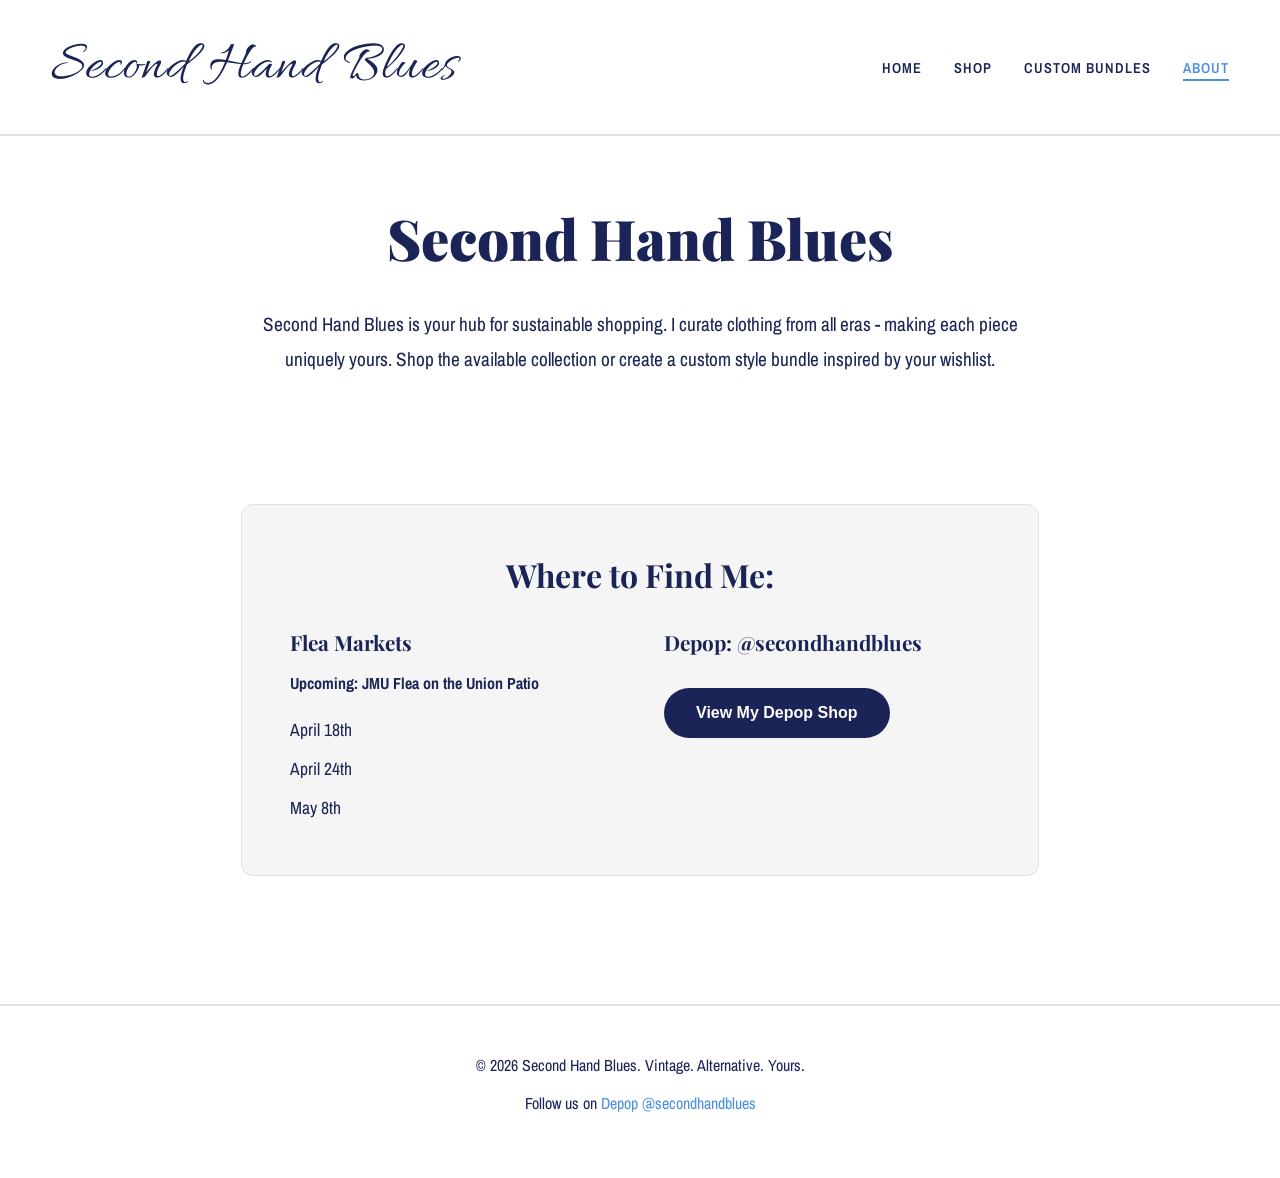
==== about.html @ f8748889 "Add files via upload" ====
<!DOCTYPE html>
<html lang="en">
<head>
    <meta charset="UTF-8">
    <meta name="viewport" content="width=device-width, initial-scale=1.0">
    <title>About - Second Hand Blues</title>
    <link rel="preconnect" href="https://fonts.googleapis.com">
    <link rel="preconnect" href="https://fonts.gstatic.com" crossorigin>
    <link href="https://fonts.googleapis.com/css2?family=Playfair+Display:wght@400;700;900&family=Archivo+Narrow:wght@400;500;600&family=Allura&display=swap" rel="stylesheet">
    
    <style>
        :root {
            --midnight: #0a0e27;
            --deep-blue: #1a2456;
            --electric-blue: #4a90e2;
            --rust: #d4634a;
            --cream: #f5f1e8;
            --silver: #c5c7d0;
            --shadow: rgba(10, 14, 39, 0.4);
        }

        * {
            margin: 0;
            padding: 0;
            box-sizing: border-box;
        }

        body {
            font-family: 'Archivo Narrow', sans-serif;
            background: white;
            color: var(--deep-blue);
            overflow-x: hidden;
        }

        /* Header */
        header {
            position: relative;
            padding: 2rem 4%;
            border-bottom: 2px solid #e0e0e0;
            background: rgba(255, 255, 255, 0.95);
            backdrop-filter: blur(15px);
            position: sticky;
            top: 0;
            z-index: 1000;
        }

        .header-content {
            max-width: 1400px;
            margin: 0 auto;
            display: flex;
            justify-content: space-between;
            align-items: center;
            gap: 1rem;
        }

        h1 {
            font-family: 'Allura', cursive;
            font-size: 3.5rem;
            font-weight: 400;
            letter-spacing: 1px;
            color: var(--deep-blue);
            animation: fadeInDown 0.8s ease-out;
        }

        h1 a {
            text-decoration: none;
            color: var(--deep-blue);
        }

        @keyframes fadeInDown {
            from {
                opacity: 0;
                transform: translateY(-20px);
            }
            to {
                opacity: 1;
                transform: translateY(0);
            }
        }

        nav {
            display: flex;
            gap: 2rem;
            align-items: center;
        }

        .nav-menu {
            display: flex;
            gap: 2rem;
            list-style: none;
        }

        .nav-menu a {
            color: var(--deep-blue);
            text-decoration: none;
            font-weight: 600;
            text-transform: uppercase;
            letter-spacing: 1px;
            font-size: 0.9rem;
            position: relative;
            transition: color 0.3s ease;
        }

        .nav-menu a::after {
            content: '';
            position: absolute;
            bottom: -4px;
            left: 0;
            width: 0;
            height: 2px;
            background: var(--electric-blue);
            transition: width 0.3s ease;
        }

        .nav-menu a:hover {
            color: var(--electric-blue);
        }

        .nav-menu a:hover::after,
        .nav-menu a.active::after {
            width: 100%;
        }

        .nav-menu a.active {
            color: var(--electric-blue);
        }

        /* Page Header */
        .page-header {
            padding: 4rem 4%;
            text-align: center;
        }

        .page-header h2 {
            font-family: 'Playfair Display', serif;
            font-size: 3.5rem;
            font-weight: 900;
            margin-bottom: 1rem;
            animation: fadeInUp 0.8s ease-out;
            color: var(--deep-blue);
        }

        .page-header p {
            font-size: 1.2rem;
            color: var(--deep-blue);
            animation: fadeInUp 0.8s ease-out 0.2s both;
        }

        .about-description {
            max-width: 800px;
            margin: 2rem auto 0;
            line-height: 1.8;
            font-size: 1.3rem;
        }

        @keyframes fadeInUp {
            from {
                opacity: 0;
                transform: translateY(30px);
            }
            to {
                opacity: 1;
                transform: translateY(0);
            }
        }

        /* About Section */
        .about-section {
            padding: 4rem 4%;
            max-width: 900px;
            margin: 0 auto;
        }

        .find-me-section {
            background: #f5f5f5;
            padding: 3rem;
            border-radius: 12px;
            border: 1px solid #e0e0e0;
        }

        .find-me-section h3 {
            font-family: 'Playfair Display', serif;
            font-size: 2rem;
            color: var(--deep-blue);
            margin-bottom: 2rem;
            text-align: center;
        }

        .find-me-content {
            display: grid;
            grid-template-columns: 1fr 1fr;
            gap: 3rem;
        }

        .flea-markets h4,
        .depop-section h4 {
            font-family: 'Playfair Display', serif;
            font-size: 1.3rem;
            color: var(--deep-blue);
            margin-bottom: 1rem;
        }

        .flea-markets p {
            color: var(--deep-blue);
            margin-bottom: 1rem;
        }

        .flea-markets ul {
            list-style: none;
            padding-left: 0;
        }

        .flea-markets li {
            color: var(--deep-blue);
            padding: 0.5rem 0;
            font-size: 1.1rem;
        }

        .view-depop-btn {
            margin-top: 1rem;
            padding: 1rem 2rem;
            background: var(--deep-blue);
            color: white;
            border: none;
            border-radius: 50px;
            font-weight: 600;
            cursor: pointer;
            transition: all 0.3s ease;
            font-size: 1rem;
        }

        .view-depop-btn:hover {
            background: var(--electric-blue);
            transform: translateY(-2px);
            box-shadow: 0 4px 15px rgba(74, 144, 226, 0.4);
        }

        /* Depop Modal */
        .depop-modal {
            position: fixed;
            top: 50%;
            left: 50%;
            transform: translate(-50%, -50%) scale(0.9);
            width: 90%;
            max-width: 800px;
            height: 80vh;
            background: white;
            border-radius: 12px;
            box-shadow: 0 10px 40px rgba(0, 0, 0, 0.3);
            z-index: 2001;
            opacity: 0;
            pointer-events: none;
            transition: all 0.3s ease;
        }

        .depop-modal.open {
            opacity: 1;
            pointer-events: all;
            transform: translate(-50%, -50%) scale(1);
        }

        .depop-modal-content {
            display: flex;
            flex-direction: column;
            height: 100%;
            padding: 2rem;
            position: relative;
        }

        .depop-modal h3 {
            font-family: 'Playfair Display', serif;
            font-size: 2rem;
            color: var(--deep-blue);
            margin-bottom: 1.5rem;
            text-align: center;
        }

        .depop-modal iframe {
            flex: 1;
            border: none;
            border-radius: 8px;
            margin-bottom: 1rem;
        }

        .close-modal {
            position: absolute;
            top: 1rem;
            right: 1rem;
            background: none;
            border: none;
            font-size: 2rem;
            color: var(--deep-blue);
            cursor: pointer;
            width: 40px;
            height: 40px;
            display: flex;
            align-items: center;
            justify-content: center;
            transition: color 0.3s ease;
        }

        .close-modal:hover {
            color: var(--rust);
        }

        .open-app-btn {
            display: block;
            text-align: center;
            padding: 1rem;
            background: var(--electric-blue);
            color: white;
            text-decoration: none;
            border-radius: 50px;
            font-weight: 600;
            transition: all 0.3s ease;
        }

        .open-app-btn:hover {
            background: var(--rust);
            transform: scale(1.02);
        }

        .modal-overlay {
            position: fixed;
            top: 0;
            left: 0;
            width: 100%;
            height: 100%;
            background: rgba(0, 0, 0, 0.7);
            z-index: 2000;
            opacity: 0;
            pointer-events: none;
            transition: opacity 0.3s ease;
        }

        .modal-overlay.open {
            opacity: 1;
            pointer-events: all;
        }

        .about-content {
            background: #f5f5f5;
            padding: 3rem;
            border-radius: 12px;
            border: 1px solid #e0e0e0;
            margin-bottom: 3rem;
            animation: fadeInUp 0.8s ease-out 0.4s both;
        }

        .about-content h3 {
            font-family: 'Playfair Display', serif;
            font-size: 2rem;
            color: var(--deep-blue);
            margin-bottom: 1.5rem;
        }

        .about-content p {
            font-size: 1.2rem;
            line-height: 1.8;
            color: var(--deep-blue);
            margin-bottom: 1.5rem;
        }

        .about-content p:last-child {
            margin-bottom: 0;
        }

        /* Values Grid */
        .values-grid {
            display: grid;
            grid-template-columns: repeat(auto-fit, minmax(250px, 1fr));
            gap: 2rem;
            margin-bottom: 3rem;
        }

        .value-card {
            background: #f5f5f5;
            padding: 2rem;
            border-radius: 8px;
            border: 1px solid #e0e0e0;
            transition: all 0.3s ease;
            animation: fadeInUp 0.8s ease-out both;
        }

        .value-card:nth-child(1) { animation-delay: 0.6s; }
        .value-card:nth-child(2) { animation-delay: 0.7s; }
        .value-card:nth-child(3) { animation-delay: 0.8s; }

        .value-card:hover {
            transform: translateY(-8px);
            border-color: var(--electric-blue);
            box-shadow: 0 12px 40px rgba(0, 0, 0, 0.1);
        }

        .value-icon {
            font-size: 3rem;
            margin-bottom: 1rem;
        }

        .value-card h4 {
            font-family: 'Playfair Display', serif;
            font-size: 1.5rem;
            color: var(--deep-blue);
            margin-bottom: 1rem;
        }

        .value-card p {
            color: var(--deep-blue);
            line-height: 1.6;
        }

        /* CTA Section */
        .cta-section {
            text-align: center;
            padding: 3rem;
            background: #f5f5f5;
            border-radius: 12px;
            border: 2px solid #e0e0e0;
            animation: fadeInUp 0.8s ease-out 0.9s both;
        }

        .cta-section h3 {
            font-family: 'Playfair Display', serif;
            font-size: 2rem;
            margin-bottom: 1rem;
            color: var(--deep-blue);
        }

        .cta-section p {
            font-size: 1.1rem;
            color: var(--deep-blue);
            margin-bottom: 2rem;
        }

        .cta-buttons {
            display: flex;
            gap: 1rem;
            justify-content: center;
            flex-wrap: wrap;
        }

        .depop-link,
        .shop-link {
            display: inline-block;
            padding: 1rem 2rem;
            border-radius: 4px;
            text-decoration: none;
            font-weight: 600;
            text-transform: uppercase;
            letter-spacing: 1px;
            transition: all 0.3s ease;
            font-size: 0.95rem;
        }

        .depop-link {
            background: var(--electric-blue);
            color: var(--cream);
        }

        .depop-link:hover {
            background: var(--rust);
            transform: translateY(-2px);
            box-shadow: 0 4px 20px rgba(212, 99, 74, 0.4);
        }

        .shop-link {
            background: transparent;
            color: var(--electric-blue);
            border: 2px solid var(--electric-blue);
        }

        .shop-link:hover {
            background: var(--electric-blue);
            color: var(--midnight);
            transform: scale(1.05);
        }

        /* Footer */
        footer {
            padding: 3rem 4%;
            border-top: 2px solid #e0e0e0;
            text-align: center;
            color: var(--deep-blue);
            margin-top: 4rem;
            background: white;
        }

        footer p {
            margin-bottom: 1rem;
        }

        footer a {
            color: var(--electric-blue);
            text-decoration: none;
            transition: color 0.3s ease;
        }

        footer a:hover {
            color: var(--rust);
        }

        /* Responsive */
        @media (max-width: 768px) {
            h1 {
                font-size: 1.8rem;
            }

            .page-header h2 {
                font-size: 2.5rem;
            }

            .header-content {
                flex-wrap: wrap;
            }

            nav {
                gap: 1rem;
                width: 100%;
                justify-content: center;
                margin-top: 1rem;
            }

            .nav-menu {
                gap: 1.5rem;
                font-size: 0.85rem;
            }

            .about-content {
                padding: 2rem;
            }

            .find-me-content {
                grid-template-columns: 1fr;
                gap: 2rem;
            }

            .depop-modal {
                width: 95%;
                height: 90vh;
            }

            .depop-modal-content {
                padding: 1.5rem;
            }

            .about-content p {
                font-size: 1.1rem;
            }

            .values-grid {
                grid-template-columns: 1fr;
            }

            .cta-buttons {
                flex-direction: column;
            }
        }
    </style>
</head>
<body>
    <!-- Header -->
    <header>
        <div class="header-content">
            <h1><a href="index.html">Second Hand Blues</a></h1>
            <nav>
                <ul class="nav-menu">
                    <li><a href="index.html">Home</a></li>
                    <li><a href="shop.html">Shop</a></li>
                    <li><a href="bundles.html">Custom Bundles</a></li>
                    <li><a href="about.html" class="active">About</a></li>
                </ul>
            </nav>
        </div>
    </header>

    <!-- Page Header -->
    <div class="page-header">
        <h2>Second Hand Blues</h2>
        <p class="about-description">Second Hand Blues is your hub for sustainable shopping. I curate clothing from all eras - making each piece uniquely yours. Shop the available collection or create a custom style bundle inspired by your wishlist.</p>
    </div>

    <!-- About Section -->
    <section class="about-section">
        <div class="find-me-section">
            <h3>Where to Find Me:</h3>
            <div class="find-me-content">
                <div class="flea-markets">
                    <h4>Flea Markets</h4>
                    <p><strong>Upcoming: JMU Flea on the Union Patio</strong></p>
                    <ul>
                        <li>April 18th</li>
                        <li>April 24th</li>
                        <li>May 8th</li>
                    </ul>
                </div>
                <div class="depop-section">
                    <h4>Depop: @secondhandblues</h4>
                    <button class="view-depop-btn" id="viewDepopBtn">View My Depop Shop</button>
                </div>
            </div>
        </div>
    </section>

    <!-- Depop Modal -->
    <div class="depop-modal" id="depopModal">
        <div class="depop-modal-content">
            <button class="close-modal" id="closeModal">&times;</button>
            <h3>@secondhandblues on Depop</h3>
            <iframe src="https://www.depop.com/secondhandblues/" title="Second Hand Blues Depop Shop"></iframe>
            <a href="https://www.depop.com/secondhandblues/" target="_blank" class="open-app-btn">Open in Depop App</a>
        </div>
    </div>
    <div class="modal-overlay" id="modalOverlay"></div>

    <!-- Footer -->
    <footer>
        <p>&copy; 2026 Second Hand Blues. Vintage. Alternative. Yours.</p>
        <p>
            Follow us on 
            <a href="https://www.depop.com/secondhandblues/" target="_blank">Depop @secondhandblues</a>
        </p>
    </footer>

    <script>
        // Depop Modal functionality
        const viewDepopBtn = document.getElementById('viewDepopBtn');
        const depopModal = document.getElementById('depopModal');
        const modalOverlay = document.getElementById('modalOverlay');
        const closeModal = document.getElementById('closeModal');

        // Open modal
        viewDepopBtn.addEventListener('click', () => {
            depopModal.classList.add('open');
            modalOverlay.classList.add('open');
        });

        // Close modal
        closeModal.addEventListener('click', () => {
            depopModal.classList.remove('open');
            modalOverlay.classList.remove('open');
        });

        // Close modal when clicking overlay
        modalOverlay.addEventListener('click', () => {
            depopModal.classList.remove('open');
            modalOverlay.classList.remove('open');
        });
    </script>
</body>
</html>
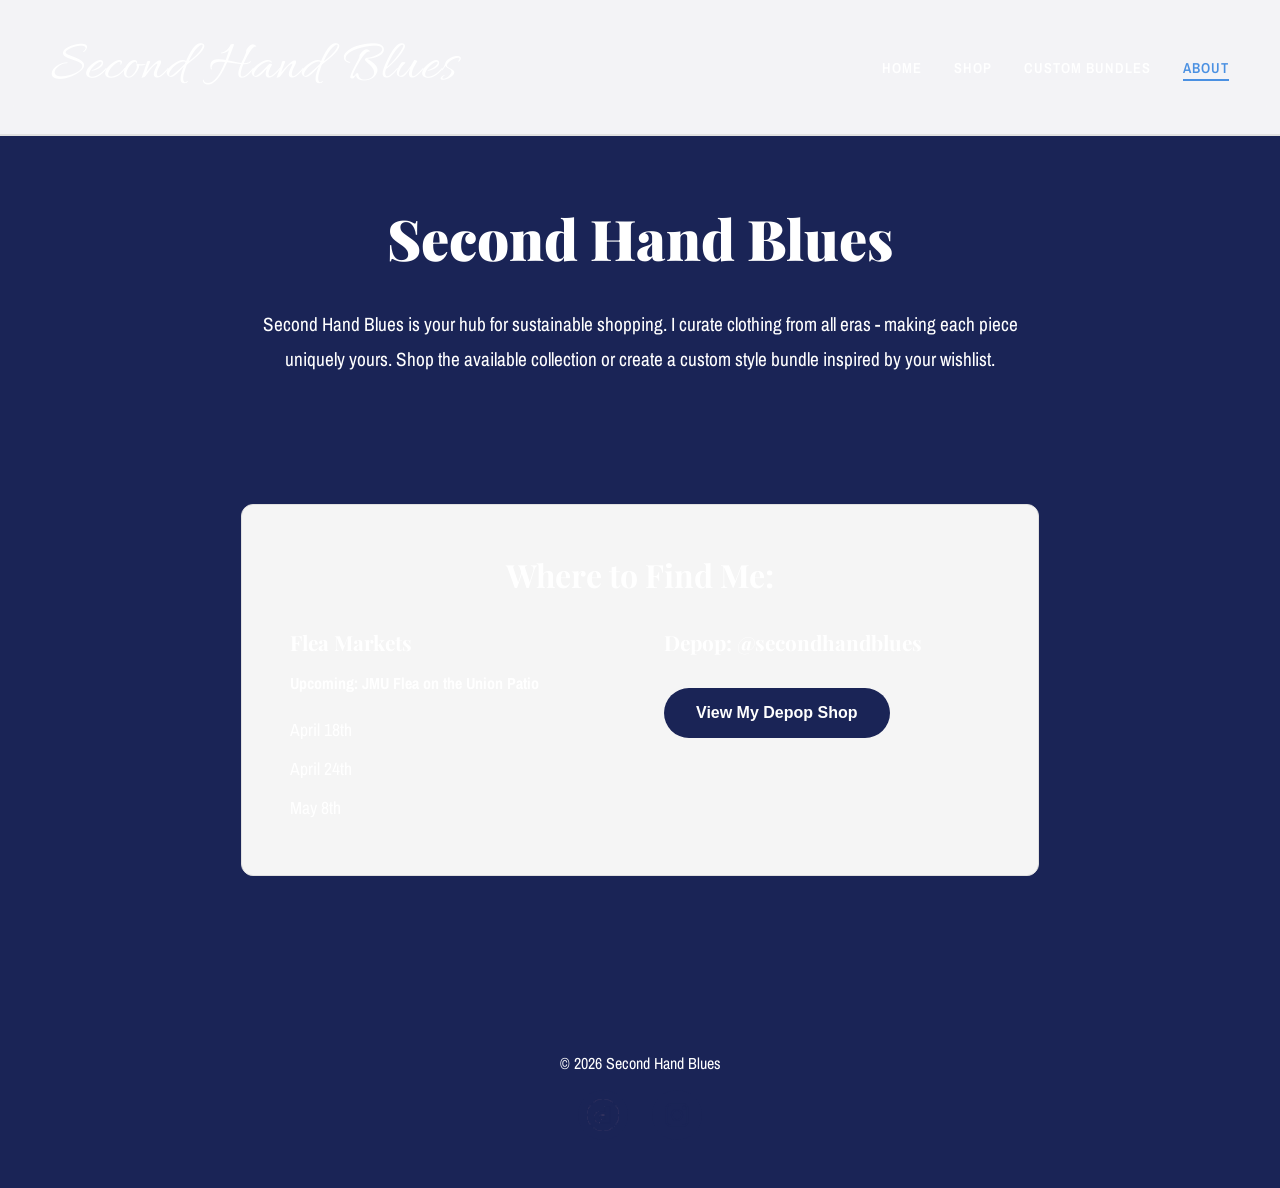
==== commit 133629f1: "Add files via upload" ====
--- a/about.html
+++ b/about.html
@@ -27,8 +27,8 @@
 
         body {
             font-family: 'Archivo Narrow', sans-serif;
-            background: white;
-            color: var(--deep-blue);
+            background: var(--deep-blue);
+            color: white;
             overflow-x: hidden;
         }
 
@@ -58,13 +58,13 @@
             font-size: 3.5rem;
             font-weight: 400;
             letter-spacing: 1px;
-            color: var(--deep-blue);
+            color: white;
             animation: fadeInDown 0.8s ease-out;
         }
 
         h1 a {
             text-decoration: none;
-            color: var(--deep-blue);
+            color: white;
         }
 
         @keyframes fadeInDown {
@@ -91,7 +91,7 @@
         }
 
         .nav-menu a {
-            color: var(--deep-blue);
+            color: white;
             text-decoration: none;
             font-weight: 600;
             text-transform: uppercase;
@@ -137,12 +137,12 @@
             font-weight: 900;
             margin-bottom: 1rem;
             animation: fadeInUp 0.8s ease-out;
-            color: var(--deep-blue);
+            color: white;
         }
 
         .page-header p {
             font-size: 1.2rem;
-            color: var(--deep-blue);
+            color: white;
             animation: fadeInUp 0.8s ease-out 0.2s both;
         }
 
@@ -181,7 +181,7 @@
         .find-me-section h3 {
             font-family: 'Playfair Display', serif;
             font-size: 2rem;
-            color: var(--deep-blue);
+            color: white;
             margin-bottom: 2rem;
             text-align: center;
         }
@@ -196,12 +196,12 @@
         .depop-section h4 {
             font-family: 'Playfair Display', serif;
             font-size: 1.3rem;
-            color: var(--deep-blue);
+            color: white;
             margin-bottom: 1rem;
         }
 
         .flea-markets p {
-            color: var(--deep-blue);
+            color: white;
             margin-bottom: 1rem;
         }
 
@@ -211,7 +211,7 @@
         }
 
         .flea-markets li {
-            color: var(--deep-blue);
+            color: white;
             padding: 0.5rem 0;
             font-size: 1.1rem;
         }
@@ -244,7 +244,7 @@
             width: 90%;
             max-width: 800px;
             height: 80vh;
-            background: white;
+            background: var(--deep-blue);
             border-radius: 12px;
             box-shadow: 0 10px 40px rgba(0, 0, 0, 0.3);
             z-index: 2001;
@@ -270,7 +270,7 @@
         .depop-modal h3 {
             font-family: 'Playfair Display', serif;
             font-size: 2rem;
-            color: var(--deep-blue);
+            color: white;
             margin-bottom: 1.5rem;
             text-align: center;
         }
@@ -289,7 +289,7 @@
             background: none;
             border: none;
             font-size: 2rem;
-            color: var(--deep-blue);
+            color: white;
             cursor: pointer;
             width: 40px;
             height: 40px;
@@ -350,14 +350,14 @@
         .about-content h3 {
             font-family: 'Playfair Display', serif;
             font-size: 2rem;
-            color: var(--deep-blue);
+            color: white;
             margin-bottom: 1.5rem;
         }
 
         .about-content p {
             font-size: 1.2rem;
             line-height: 1.8;
-            color: var(--deep-blue);
+            color: white;
             margin-bottom: 1.5rem;
         }
 
@@ -400,12 +400,12 @@
         .value-card h4 {
             font-family: 'Playfair Display', serif;
             font-size: 1.5rem;
-            color: var(--deep-blue);
+            color: white;
             margin-bottom: 1rem;
         }
 
         .value-card p {
-            color: var(--deep-blue);
+            color: white;
             line-height: 1.6;
         }
 
@@ -423,12 +423,12 @@
             font-family: 'Playfair Display', serif;
             font-size: 2rem;
             margin-bottom: 1rem;
-            color: var(--deep-blue);
+            color: white;
         }
 
         .cta-section p {
             font-size: 1.1rem;
-            color: var(--deep-blue);
+            color: white;
             margin-bottom: 2rem;
         }
 
@@ -478,11 +478,11 @@
         /* Footer */
         footer {
             padding: 3rem 4%;
-            border-top: 2px solid #e0e0e0;
+            border-top: none;
             text-align: center;
-            color: var(--deep-blue);
+            color: white;
             margin-top: 4rem;
-            background: white;
+            background: var(--deep-blue);
         }
 
         footer p {
@@ -497,6 +497,39 @@
 
         footer a:hover {
             color: var(--rust);
+        }
+
+        .social-icons {
+            display: flex;
+            gap: 1.5rem;
+            justify-content: center;
+            align-items: center;
+            margin-top: 1rem;
+        }
+
+        .social-icon {
+            transition: transform 0.3s ease;
+            display: inline-flex;
+        }
+
+        .social-icon:hover {
+            transform: translateY(-3px);
+        }
+
+        .icon-circle {
+            width: 50px;
+            height: 50px;
+            border-radius: 50%;
+            background: var(--deep-blue);
+            display: flex;
+            align-items: center;
+            justify-content: center;
+            transition: background 0.3s ease;
+            border: none;
+        }
+
+        .icon-circle:hover {
+            background: #f5f5f5;
         }
 
         /* Responsive */
@@ -614,11 +647,23 @@
 
     <!-- Footer -->
     <footer>
-        <p>&copy; 2026 Second Hand Blues. Vintage. Alternative. Yours.</p>
-        <p>
-            Follow us on 
-            <a href="https://www.depop.com/secondhandblues/" target="_blank">Depop @secondhandblues</a>
-        </p>
+        <p>&copy; 2026 Second Hand Blues</p>
+        <div class="social-icons">
+            <a href="https://www.depop.com/secondhandblues/" target="_blank" class="social-icon depop-icon" title="Follow us on Depop">
+                <div class="icon-circle">
+                    <img src="depop-logo-navy.png" alt="Depop" style="width: 32px; height: 32px;">
+                </div>
+            </a>
+            <a href="https://www.instagram.com/secondhandblues/" target="_blank" class="social-icon" title="Follow us on Instagram">
+                <div class="icon-circle">
+                    <svg viewBox="0 0 50 50" fill="none" xmlns="http://www.w3.org/2000/svg" style="width: 32px; height: 32px;">
+                        <rect x="8" y="8" width="34" height="34" rx="8" stroke="#1a2456" stroke-width="3" fill="none"/>
+                        <circle cx="25" cy="25" r="8" stroke="#1a2456" stroke-width="3" fill="none"/>
+                        <circle cx="36" cy="14" r="2.5" fill="#1a2456"/>
+                    </svg>
+                </div>
+            </a>
+        </div>
     </footer>
 
     <script>
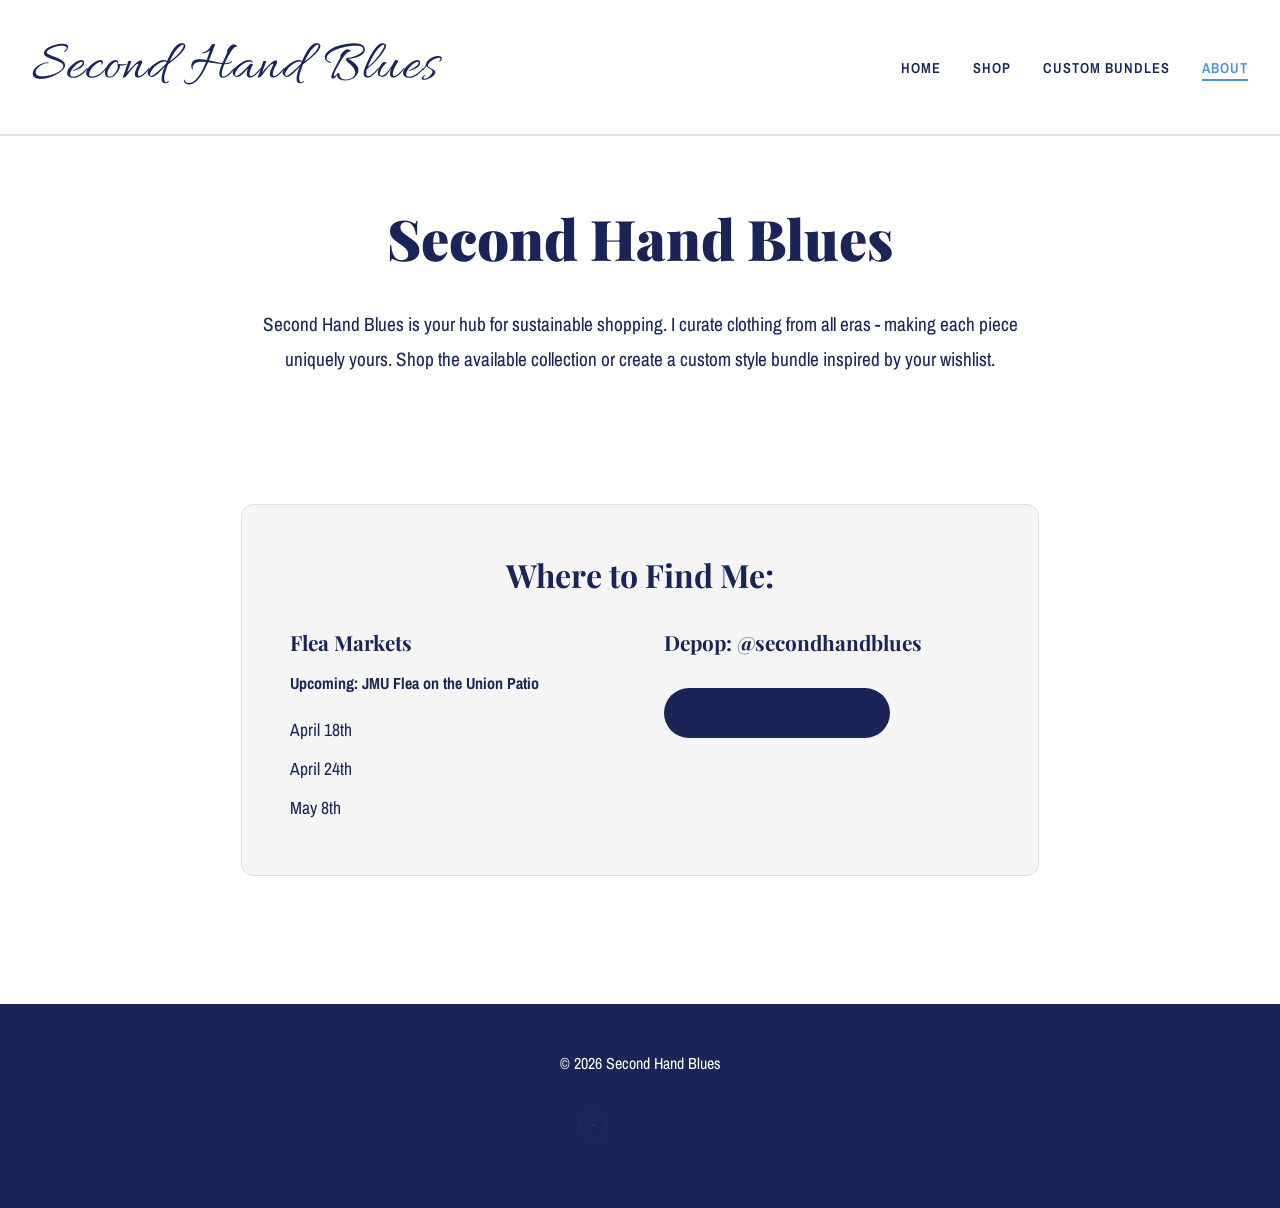
==== commit b86af0fc: "Add files via upload" ====
--- a/about.html
+++ b/about.html
@@ -27,15 +27,15 @@
 
         body {
             font-family: 'Archivo Narrow', sans-serif;
-            background: var(--deep-blue);
-            color: white;
+            background: white;
+            color: var(--deep-blue);
             overflow-x: hidden;
         }
 
         /* Header */
         header {
             position: relative;
-            padding: 2rem 4%;
+            padding: 2rem 2rem;
             border-bottom: 2px solid #e0e0e0;
             background: rgba(255, 255, 255, 0.95);
             backdrop-filter: blur(15px);
@@ -58,13 +58,13 @@
             font-size: 3.5rem;
             font-weight: 400;
             letter-spacing: 1px;
-            color: white;
+            color: var(--deep-blue);
             animation: fadeInDown 0.8s ease-out;
         }
 
         h1 a {
             text-decoration: none;
-            color: white;
+            color: var(--deep-blue);
         }
 
         @keyframes fadeInDown {
@@ -91,7 +91,7 @@
         }
 
         .nav-menu a {
-            color: white;
+            color: var(--deep-blue);
             text-decoration: none;
             font-weight: 600;
             text-transform: uppercase;
@@ -137,12 +137,12 @@
             font-weight: 900;
             margin-bottom: 1rem;
             animation: fadeInUp 0.8s ease-out;
-            color: white;
+            color: var(--deep-blue);
         }
 
         .page-header p {
             font-size: 1.2rem;
-            color: white;
+            color: var(--deep-blue);
             animation: fadeInUp 0.8s ease-out 0.2s both;
         }
 
@@ -181,7 +181,7 @@
         .find-me-section h3 {
             font-family: 'Playfair Display', serif;
             font-size: 2rem;
-            color: white;
+            color: var(--deep-blue);
             margin-bottom: 2rem;
             text-align: center;
         }
@@ -196,12 +196,12 @@
         .depop-section h4 {
             font-family: 'Playfair Display', serif;
             font-size: 1.3rem;
-            color: white;
+            color: var(--deep-blue);
             margin-bottom: 1rem;
         }
 
         .flea-markets p {
-            color: white;
+            color: var(--deep-blue);
             margin-bottom: 1rem;
         }
 
@@ -211,7 +211,7 @@
         }
 
         .flea-markets li {
-            color: white;
+            color: var(--deep-blue);
             padding: 0.5rem 0;
             font-size: 1.1rem;
         }
@@ -220,7 +220,7 @@
             margin-top: 1rem;
             padding: 1rem 2rem;
             background: var(--deep-blue);
-            color: white;
+            color: var(--deep-blue);
             border: none;
             border-radius: 50px;
             font-weight: 600;
@@ -270,7 +270,7 @@
         .depop-modal h3 {
             font-family: 'Playfair Display', serif;
             font-size: 2rem;
-            color: white;
+            color: var(--deep-blue);
             margin-bottom: 1.5rem;
             text-align: center;
         }
@@ -289,7 +289,7 @@
             background: none;
             border: none;
             font-size: 2rem;
-            color: white;
+            color: var(--deep-blue);
             cursor: pointer;
             width: 40px;
             height: 40px;
@@ -308,7 +308,7 @@
             text-align: center;
             padding: 1rem;
             background: var(--electric-blue);
-            color: white;
+            color: var(--deep-blue);
             text-decoration: none;
             border-radius: 50px;
             font-weight: 600;
@@ -350,14 +350,14 @@
         .about-content h3 {
             font-family: 'Playfair Display', serif;
             font-size: 2rem;
-            color: white;
+            color: var(--deep-blue);
             margin-bottom: 1.5rem;
         }
 
         .about-content p {
             font-size: 1.2rem;
             line-height: 1.8;
-            color: white;
+            color: var(--deep-blue);
             margin-bottom: 1.5rem;
         }
 
@@ -400,12 +400,12 @@
         .value-card h4 {
             font-family: 'Playfair Display', serif;
             font-size: 1.5rem;
-            color: white;
+            color: var(--deep-blue);
             margin-bottom: 1rem;
         }
 
         .value-card p {
-            color: white;
+            color: var(--deep-blue);
             line-height: 1.6;
         }
 
@@ -423,12 +423,12 @@
             font-family: 'Playfair Display', serif;
             font-size: 2rem;
             margin-bottom: 1rem;
-            color: white;
+            color: var(--deep-blue);
         }
 
         .cta-section p {
             font-size: 1.1rem;
-            color: white;
+            color: var(--deep-blue);
             margin-bottom: 2rem;
         }
 
@@ -517,8 +517,8 @@
         }
 
         .icon-circle {
-            width: 50px;
-            height: 50px;
+            width: 70px;
+            height: 70px;
             border-radius: 50%;
             background: var(--deep-blue);
             display: flex;
@@ -651,12 +651,12 @@
         <div class="social-icons">
             <a href="https://www.depop.com/secondhandblues/" target="_blank" class="social-icon depop-icon" title="Follow us on Depop">
                 <div class="icon-circle">
-                    <img src="depop-logo-navy.png" alt="Depop" style="width: 32px; height: 32px;">
+                    <img src="depop-logo-navy.png" alt="Depop" style="width: 28px; height: 28px;">
                 </div>
             </a>
             <a href="https://www.instagram.com/secondhandblues/" target="_blank" class="social-icon" title="Follow us on Instagram">
                 <div class="icon-circle">
-                    <svg viewBox="0 0 50 50" fill="none" xmlns="http://www.w3.org/2000/svg" style="width: 32px; height: 32px;">
+                    <svg viewBox="0 0 50 50" fill="none" xmlns="http://www.w3.org/2000/svg" style="width: 28px; height: 28px;">
                         <rect x="8" y="8" width="34" height="34" rx="8" stroke="#1a2456" stroke-width="3" fill="none"/>
                         <circle cx="25" cy="25" r="8" stroke="#1a2456" stroke-width="3" fill="none"/>
                         <circle cx="36" cy="14" r="2.5" fill="#1a2456"/>
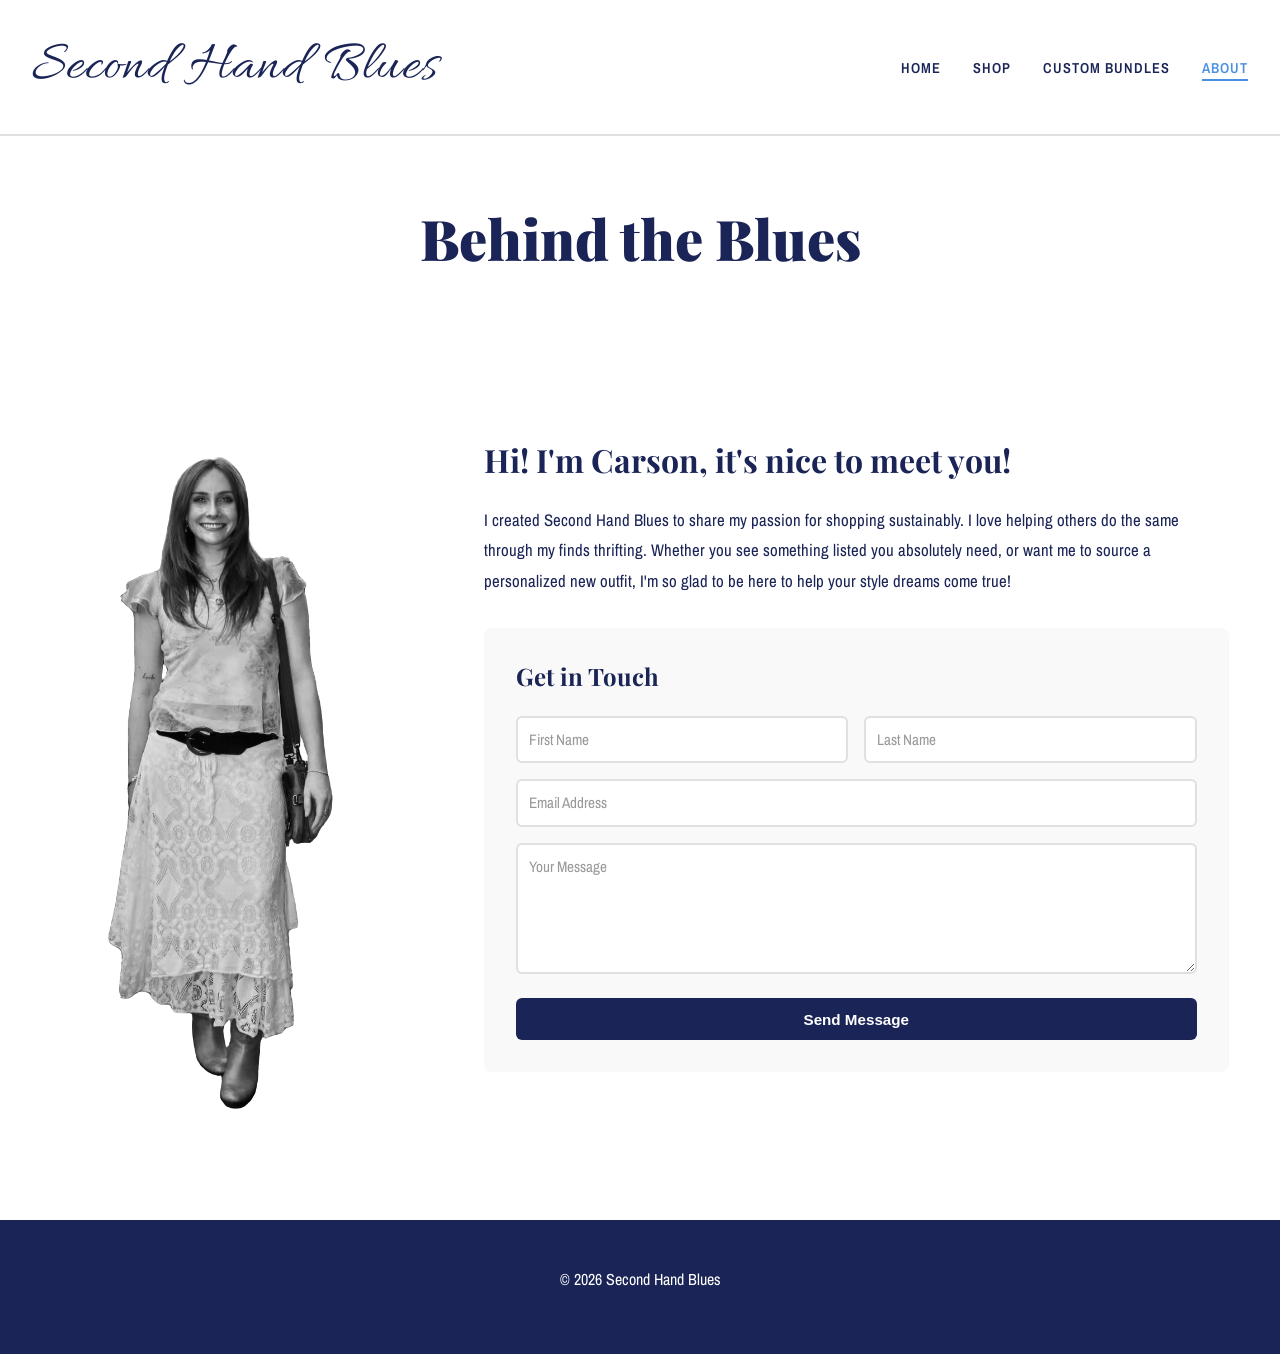
==== commit 3883b38e: "Add files via upload" ====
--- a/about.html
+++ b/about.html
@@ -166,61 +166,144 @@
 
         /* About Section */
         .about-section {
-            padding: 4rem 4%;
-            max-width: 900px;
+            padding: 2rem 4%;
+            max-width: 1400px;
             margin: 0 auto;
-        }
-
-        .find-me-section {
-            background: #f5f5f5;
-            padding: 3rem;
-            border-radius: 12px;
-            border: 1px solid #e0e0e0;
-        }
-
-        .find-me-section h3 {
+            display: grid;
+            grid-template-columns: 1fr 1.86fr;
+            gap: 2rem;
+            align-items: center;
+        }
+
+        .about-right {
+            display: flex;
+            flex-direction: column;
+            gap: 2rem;
+        }
+
+        .about-photo {
+            text-align: left;
+        }
+
+        .about-photo img {
+            max-width: 100%;
+            height: auto;
+            border-radius: 8px;
+            width: 84%;
+        }
+
+        .about-bio p.reach-out {
+            display: none;
+        }
+
+        /* Contact Form Section */
+        .contact-section {
+            padding: 2rem;
+            background: #f9f9f9;
+            border-radius: 8px;
+            max-width: 100%;
+            margin: 0;
+        }
+
+        .contact-section h3 {
+            font-family: 'Playfair Display', serif;
+            font-size: 1.5rem;
+            color: var(--deep-blue);
+            margin-bottom: 1.5rem;
+            text-align: left;
+        }
+
+        .contact-form {
+            display: flex;
+            flex-direction: column;
+            gap: 1rem;
+        }
+
+        .form-row {
+            display: grid;
+            grid-template-columns: 1fr 1fr;
+            gap: 1rem;
+        }
+
+        .contact-form input,
+        .contact-form textarea {
+            padding: 0.7rem;
+            border: 2px solid #e0e0e0;
+            border-radius: 6px;
+            font-family: 'Archivo Narrow', sans-serif;
+            font-size: 0.95rem;
+            color: var(--deep-blue);
+            transition: border-color 0.3s;
+        }
+
+        .contact-form input:focus,
+        .contact-form textarea:focus {
+            outline: none;
+            border-color: var(--electric-blue);
+        }
+
+        .contact-form input::placeholder,
+        .contact-form textarea::placeholder {
+            color: #999;
+        }
+
+        .submit-btn {
+            padding: 0.8rem 1.5rem;
+            background: var(--deep-blue);
+            color: white;
+            border: none;
+            border-radius: 6px;
+            font-weight: 600;
+            font-size: 0.95rem;
+            cursor: pointer;
+            transition: background 0.3s;
+            margin-top: 0.5rem;
+        }
+
+        .submit-btn:hover {
+            background: var(--electric-blue);
+        }
+
+        .about-bio {
+            background: white;
+            padding: 0;
+            border-radius: 0;
+            border: none;
+            max-width: 100%;
+            margin: 0;
+        }
+
+        .about-bio h3 {
             font-family: 'Playfair Display', serif;
             font-size: 2rem;
             color: var(--deep-blue);
-            margin-bottom: 2rem;
+            margin-bottom: 1.5rem;
+            text-align: left;
+        }
+
+        .about-bio p {
+            color: var(--deep-blue);
+            line-height: 1.8;
+            font-size: 1.05rem;
+            margin-bottom: 0;
+        }
+
+        .depop-cta {
             text-align: center;
         }
 
-        .find-me-content {
-            display: grid;
-            grid-template-columns: 1fr 1fr;
-            gap: 3rem;
-        }
-
-        .flea-markets h4,
-        .depop-section h4 {
-            font-family: 'Playfair Display', serif;
-            font-size: 1.3rem;
-            color: var(--deep-blue);
-            margin-bottom: 1rem;
-        }
-
-        .flea-markets p {
-            color: var(--deep-blue);
-            margin-bottom: 1rem;
-        }
-
-        .flea-markets ul {
-            list-style: none;
-            padding-left: 0;
-        }
-
-        .flea-markets li {
-            color: var(--deep-blue);
-            padding: 0.5rem 0;
-            font-size: 1.1rem;
+        @media (max-width: 768px) {
+            .about-section {
+                grid-template-columns: 1fr;
+                gap: 2rem;
+            }
         }
 
         .view-depop-btn {
             margin-top: 1rem;
             padding: 1rem 2rem;
             background: var(--deep-blue);
-            color: var(--deep-blue);
+            color: white;
             border: none;
             border-radius: 50px;
             font-weight: 600;
@@ -608,28 +691,32 @@
 
     <!-- Page Header -->
     <div class="page-header">
-        <h2>Second Hand Blues</h2>
-        <p class="about-description">Second Hand Blues is your hub for sustainable shopping. I curate clothing from all eras - making each piece uniquely yours. Shop the available collection or create a custom style bundle inspired by your wishlist.</p>
+        <h2>Behind the Blues</h2>
     </div>
 
-    <!-- About Section -->
+    <!-- About Section with Photo and Contact -->
     <section class="about-section">
-        <div class="find-me-section">
-            <h3>Where to Find Me:</h3>
-            <div class="find-me-content">
-                <div class="flea-markets">
-                    <h4>Flea Markets</h4>
-                    <p><strong>Upcoming: JMU Flea on the Union Patio</strong></p>
-                    <ul>
-                        <li>April 18th</li>
-                        <li>April 24th</li>
-                        <li>May 8th</li>
-                    </ul>
-                </div>
-                <div class="depop-section">
-                    <h4>Depop: @secondhandblues</h4>
-                    <button class="view-depop-btn" id="viewDepopBtn">View My Depop Shop</button>
-                </div>
+        <div class="about-photo">
+            <img src="carson-photo.png" alt="Carson">
+        </div>
+        <div class="about-right">
+            <div class="about-bio">
+                <h3>Hi! I'm Carson, it's nice to meet you!</h3>
+                <p>I created Second Hand Blues to share my passion for shopping sustainably. I love helping others do the same through my finds thrifting. Whether you see something listed you absolutely need, or want me to source a personalized new outfit, I'm so glad to be here to help your style dreams come true!</p>
+            </div>
+
+            <!-- Contact Form Section -->
+            <div class="contact-section">
+                <h3>Get in Touch</h3>
+                <form id="contactForm" class="contact-form">
+                    <div class="form-row">
+                        <input type="text" id="firstName" name="firstName" placeholder="First Name" required>
+                        <input type="text" id="lastName" name="lastName" placeholder="Last Name" required>
+                    </div>
+                    <input type="email" id="email" name="email" placeholder="Email Address" required>
+                    <textarea id="message" name="message" placeholder="Your Message" rows="5" required></textarea>
+                    <button type="submit" class="submit-btn">Send Message</button>
+                </form>
             </div>
         </div>
     </section>
@@ -649,20 +736,6 @@
     <footer>
         <p>&copy; 2026 Second Hand Blues</p>
         <div class="social-icons">
-            <a href="https://www.depop.com/secondhandblues/" target="_blank" class="social-icon depop-icon" title="Follow us on Depop">
-                <div class="icon-circle">
-                    <img src="depop-logo-navy.png" alt="Depop" style="width: 28px; height: 28px;">
-                </div>
-            </a>
-            <a href="https://www.instagram.com/secondhandblues/" target="_blank" class="social-icon" title="Follow us on Instagram">
-                <div class="icon-circle">
-                    <svg viewBox="0 0 50 50" fill="none" xmlns="http://www.w3.org/2000/svg" style="width: 28px; height: 28px;">
-                        <rect x="8" y="8" width="34" height="34" rx="8" stroke="#1a2456" stroke-width="3" fill="none"/>
-                        <circle cx="25" cy="25" r="8" stroke="#1a2456" stroke-width="3" fill="none"/>
-                        <circle cx="36" cy="14" r="2.5" fill="#1a2456"/>
-                    </svg>
-                </div>
-            </a>
         </div>
     </footer>
 
@@ -690,6 +763,30 @@
             depopModal.classList.remove('open');
             modalOverlay.classList.remove('open');
         });
+
+        // Contact Form Handler
+        const contactForm = document.getElementById('contactForm');
+        if (contactForm) {
+            contactForm.addEventListener('submit', function(e) {
+                e.preventDefault();
+                
+                const firstName = document.getElementById('firstName').value;
+                const lastName = document.getElementById('lastName').value;
+                const email = document.getElementById('email').value;
+                const message = document.getElementById('message').value;
+                
+                // For now, show a confirmation message
+                alert(`Thank you, ${firstName}! Your message has been received. I'll get back to you at ${email} soon!`);
+                
+                // Clear the form
+                contactForm.reset();
+                
+                // In the future, you can integrate with email service like:
+                // - Formspree (formspree.io)
+                // - EmailJS (emailjs.com)
+                // - Google Sheets
+            });
+        }
     </script>
 </body>
 </html>
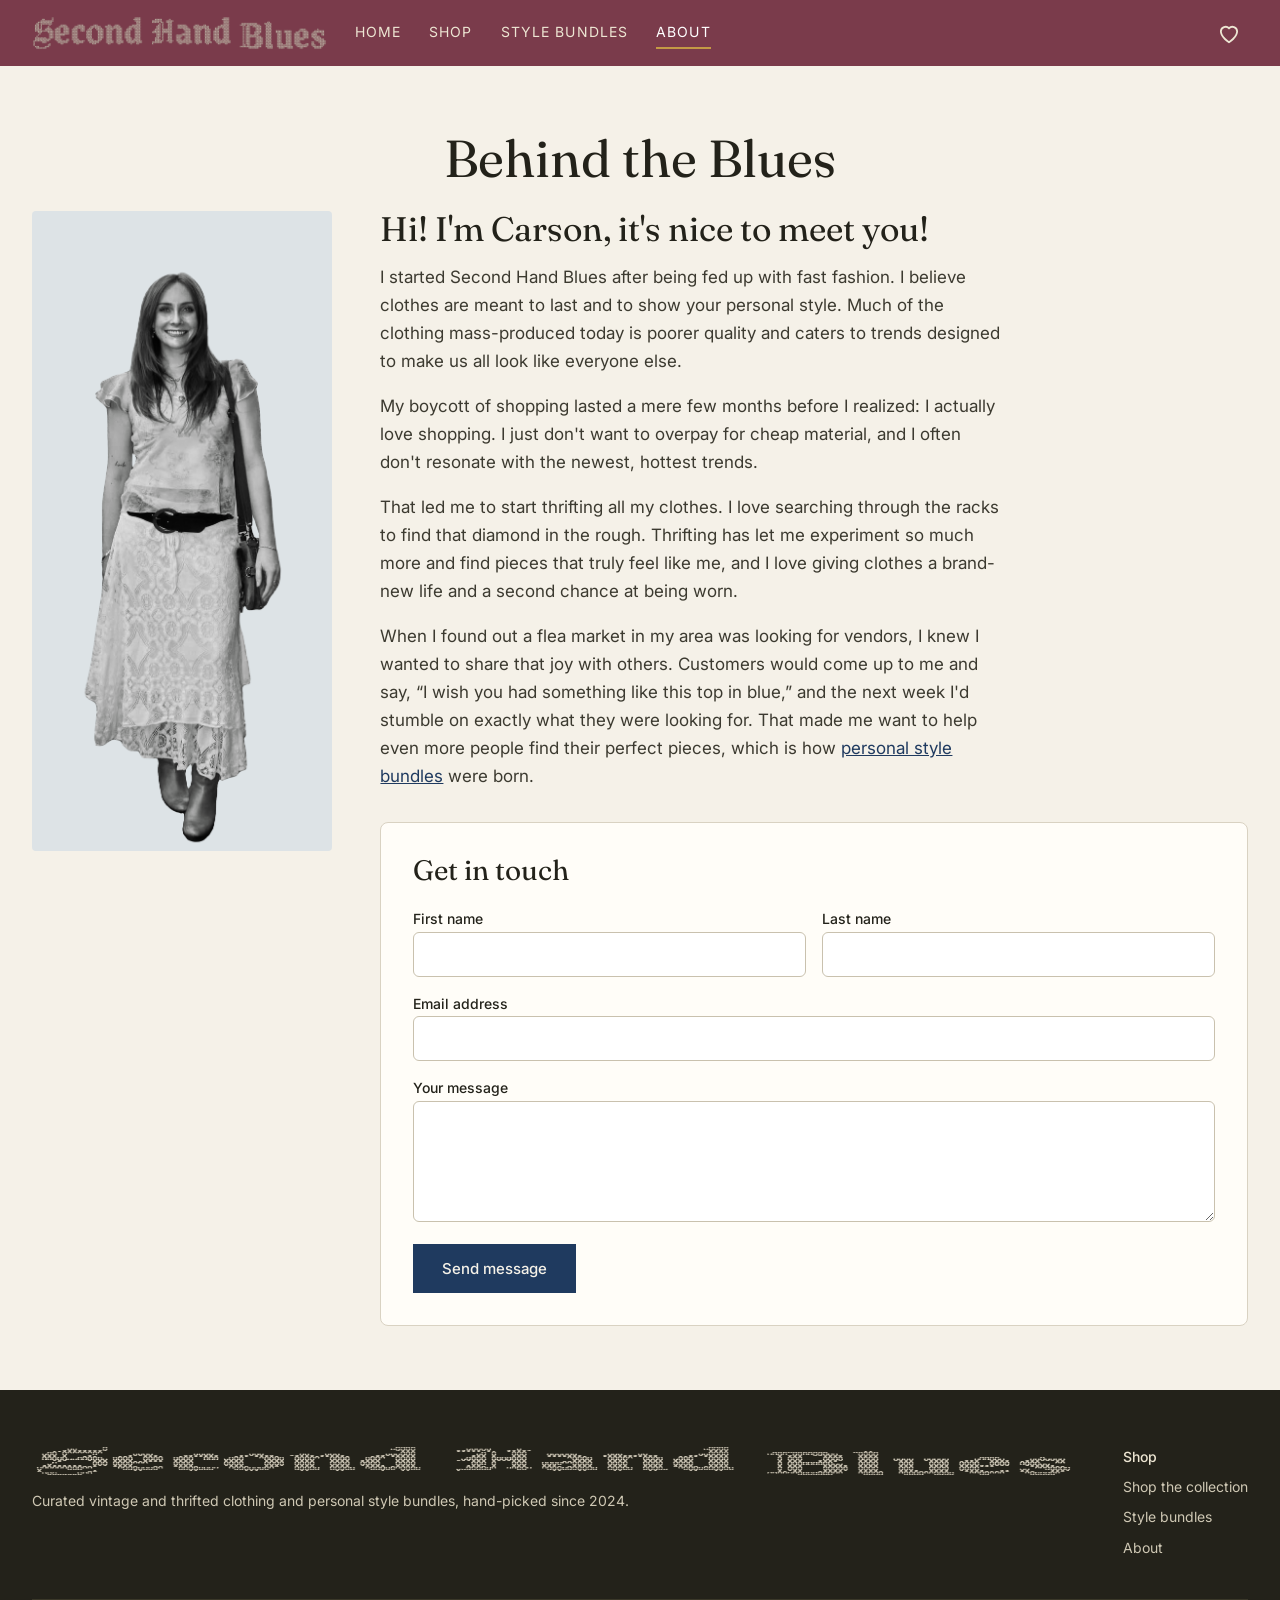
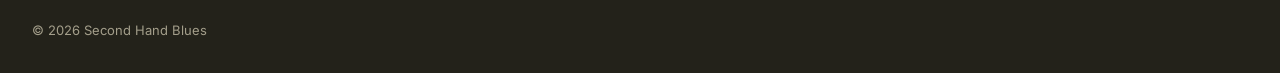
==== commit 5b9c2341: "Add files via upload" ====
--- a/about.html
+++ b/about.html
@@ -1,792 +1,95 @@
 <!DOCTYPE html>
 <html lang="en">
 <head>
-    <meta charset="UTF-8">
-    <meta name="viewport" content="width=device-width, initial-scale=1.0">
-    <title>About - Second Hand Blues</title>
-    <link rel="preconnect" href="https://fonts.googleapis.com">
-    <link rel="preconnect" href="https://fonts.gstatic.com" crossorigin>
-    <link href="https://fonts.googleapis.com/css2?family=Playfair+Display:wght@400;700;900&family=Archivo+Narrow:wght@400;500;600&family=Allura&display=swap" rel="stylesheet">
-    
-    <style>
-        :root {
-            --midnight: #0a0e27;
-            --deep-blue: #1a2456;
-            --electric-blue: #4a90e2;
-            --rust: #d4634a;
-            --cream: #f5f1e8;
-            --silver: #c5c7d0;
-            --shadow: rgba(10, 14, 39, 0.4);
-        }
-
-        * {
-            margin: 0;
-            padding: 0;
-            box-sizing: border-box;
-        }
-
-        body {
-            font-family: 'Archivo Narrow', sans-serif;
-            background: white;
-            color: var(--deep-blue);
-            overflow-x: hidden;
-        }
-
-        /* Header */
-        header {
-            position: relative;
-            padding: 2rem 2rem;
-            border-bottom: 2px solid #e0e0e0;
-            background: rgba(255, 255, 255, 0.95);
-            backdrop-filter: blur(15px);
-            position: sticky;
-            top: 0;
-            z-index: 1000;
-        }
-
-        .header-content {
-            max-width: 1400px;
-            margin: 0 auto;
-            display: flex;
-            justify-content: space-between;
-            align-items: center;
-            gap: 1rem;
-        }
-
-        h1 {
-            font-family: 'Allura', cursive;
-            font-size: 3.5rem;
-            font-weight: 400;
-            letter-spacing: 1px;
-            color: var(--deep-blue);
-            animation: fadeInDown 0.8s ease-out;
-        }
-
-        h1 a {
-            text-decoration: none;
-            color: var(--deep-blue);
-        }
-
-        @keyframes fadeInDown {
-            from {
-                opacity: 0;
-                transform: translateY(-20px);
-            }
-            to {
-                opacity: 1;
-                transform: translateY(0);
-            }
-        }
-
-        nav {
-            display: flex;
-            gap: 2rem;
-            align-items: center;
-        }
-
-        .nav-menu {
-            display: flex;
-            gap: 2rem;
-            list-style: none;
-        }
-
-        .nav-menu a {
-            color: var(--deep-blue);
-            text-decoration: none;
-            font-weight: 600;
-            text-transform: uppercase;
-            letter-spacing: 1px;
-            font-size: 0.9rem;
-            position: relative;
-            transition: color 0.3s ease;
-        }
-
-        .nav-menu a::after {
-            content: '';
-            position: absolute;
-            bottom: -4px;
-            left: 0;
-            width: 0;
-            height: 2px;
-            background: var(--electric-blue);
-            transition: width 0.3s ease;
-        }
-
-        .nav-menu a:hover {
-            color: var(--electric-blue);
-        }
-
-        .nav-menu a:hover::after,
-        .nav-menu a.active::after {
-            width: 100%;
-        }
-
-        .nav-menu a.active {
-            color: var(--electric-blue);
-        }
-
-        /* Page Header */
-        .page-header {
-            padding: 4rem 4%;
-            text-align: center;
-        }
-
-        .page-header h2 {
-            font-family: 'Playfair Display', serif;
-            font-size: 3.5rem;
-            font-weight: 900;
-            margin-bottom: 1rem;
-            animation: fadeInUp 0.8s ease-out;
-            color: var(--deep-blue);
-        }
-
-        .page-header p {
-            font-size: 1.2rem;
-            color: var(--deep-blue);
-            animation: fadeInUp 0.8s ease-out 0.2s both;
-        }
-
-        .about-description {
-            max-width: 800px;
-            margin: 2rem auto 0;
-            line-height: 1.8;
-            font-size: 1.3rem;
-        }
-
-        @keyframes fadeInUp {
-            from {
-                opacity: 0;
-                transform: translateY(30px);
-            }
-            to {
-                opacity: 1;
-                transform: translateY(0);
-            }
-        }
-
-        /* About Section */
-        .about-section {
-            padding: 2rem 4%;
-            max-width: 1400px;
-            margin: 0 auto;
-            display: grid;
-            grid-template-columns: 1fr 1.86fr;
-            gap: 2rem;
-            align-items: center;
-        }
-
-        .about-right {
-            display: flex;
-            flex-direction: column;
-            gap: 2rem;
-        }
-
-        .about-photo {
-            text-align: left;
-        }
-
-        .about-photo img {
-            max-width: 100%;
-            height: auto;
-            border-radius: 8px;
-            width: 84%;
-        }
-
-        .about-bio p.reach-out {
-            display: none;
-        }
-
-        /* Contact Form Section */
-        .contact-section {
-            padding: 2rem;
-            background: #f9f9f9;
-            border-radius: 8px;
-            max-width: 100%;
-            margin: 0;
-        }
-
-        .contact-section h3 {
-            font-family: 'Playfair Display', serif;
-            font-size: 1.5rem;
-            color: var(--deep-blue);
-            margin-bottom: 1.5rem;
-            text-align: left;
-        }
-
-        .contact-form {
-            display: flex;
-            flex-direction: column;
-            gap: 1rem;
-        }
-
-        .form-row {
-            display: grid;
-            grid-template-columns: 1fr 1fr;
-            gap: 1rem;
-        }
-
-        .contact-form input,
-        .contact-form textarea {
-            padding: 0.7rem;
-            border: 2px solid #e0e0e0;
-            border-radius: 6px;
-            font-family: 'Archivo Narrow', sans-serif;
-            font-size: 0.95rem;
-            color: var(--deep-blue);
-            transition: border-color 0.3s;
-        }
-
-        .contact-form input:focus,
-        .contact-form textarea:focus {
-            outline: none;
-            border-color: var(--electric-blue);
-        }
-
-        .contact-form input::placeholder,
-        .contact-form textarea::placeholder {
-            color: #999;
-        }
-
-        .submit-btn {
-            padding: 0.8rem 1.5rem;
-            background: var(--deep-blue);
-            color: white;
-            border: none;
-            border-radius: 6px;
-            font-weight: 600;
-            font-size: 0.95rem;
-            cursor: pointer;
-            transition: background 0.3s;
-            margin-top: 0.5rem;
-        }
-
-        .submit-btn:hover {
-            background: var(--electric-blue);
-        }
-
-        .about-bio {
-            background: white;
-            padding: 0;
-            border-radius: 0;
-            border: none;
-            max-width: 100%;
-            margin: 0;
-        }
-
-        .about-bio h3 {
-            font-family: 'Playfair Display', serif;
-            font-size: 2rem;
-            color: var(--deep-blue);
-            margin-bottom: 1.5rem;
-            text-align: left;
-        }
-
-        .about-bio p {
-            color: var(--deep-blue);
-            line-height: 1.8;
-            font-size: 1.05rem;
-            margin-bottom: 0;
-        }
-
-        .depop-cta {
-            text-align: center;
-        }
-
-        @media (max-width: 768px) {
-            .about-section {
-                grid-template-columns: 1fr;
-                gap: 2rem;
-            }
-        }
-
-        .view-depop-btn {
-            margin-top: 1rem;
-            padding: 1rem 2rem;
-            background: var(--deep-blue);
-            color: white;
-            border: none;
-            border-radius: 50px;
-            font-weight: 600;
-            cursor: pointer;
-            transition: all 0.3s ease;
-            font-size: 1rem;
-        }
-
-        .view-depop-btn:hover {
-            background: var(--electric-blue);
-            transform: translateY(-2px);
-            box-shadow: 0 4px 15px rgba(74, 144, 226, 0.4);
-        }
-
-        /* Depop Modal */
-        .depop-modal {
-            position: fixed;
-            top: 50%;
-            left: 50%;
-            transform: translate(-50%, -50%) scale(0.9);
-            width: 90%;
-            max-width: 800px;
-            height: 80vh;
-            background: var(--deep-blue);
-            border-radius: 12px;
-            box-shadow: 0 10px 40px rgba(0, 0, 0, 0.3);
-            z-index: 2001;
-            opacity: 0;
-            pointer-events: none;
-            transition: all 0.3s ease;
-        }
-
-        .depop-modal.open {
-            opacity: 1;
-            pointer-events: all;
-            transform: translate(-50%, -50%) scale(1);
-        }
-
-        .depop-modal-content {
-            display: flex;
-            flex-direction: column;
-            height: 100%;
-            padding: 2rem;
-            position: relative;
-        }
-
-        .depop-modal h3 {
-            font-family: 'Playfair Display', serif;
-            font-size: 2rem;
-            color: var(--deep-blue);
-            margin-bottom: 1.5rem;
-            text-align: center;
-        }
-
-        .depop-modal iframe {
-            flex: 1;
-            border: none;
-            border-radius: 8px;
-            margin-bottom: 1rem;
-        }
-
-        .close-modal {
-            position: absolute;
-            top: 1rem;
-            right: 1rem;
-            background: none;
-            border: none;
-            font-size: 2rem;
-            color: var(--deep-blue);
-            cursor: pointer;
-            width: 40px;
-            height: 40px;
-            display: flex;
-            align-items: center;
-            justify-content: center;
-            transition: color 0.3s ease;
-        }
-
-        .close-modal:hover {
-            color: var(--rust);
-        }
-
-        .open-app-btn {
-            display: block;
-            text-align: center;
-            padding: 1rem;
-            background: var(--electric-blue);
-            color: var(--deep-blue);
-            text-decoration: none;
-            border-radius: 50px;
-            font-weight: 600;
-            transition: all 0.3s ease;
-        }
-
-        .open-app-btn:hover {
-            background: var(--rust);
-            transform: scale(1.02);
-        }
-
-        .modal-overlay {
-            position: fixed;
-            top: 0;
-            left: 0;
-            width: 100%;
-            height: 100%;
-            background: rgba(0, 0, 0, 0.7);
-            z-index: 2000;
-            opacity: 0;
-            pointer-events: none;
-            transition: opacity 0.3s ease;
-        }
-
-        .modal-overlay.open {
-            opacity: 1;
-            pointer-events: all;
-        }
-
-        .about-content {
-            background: #f5f5f5;
-            padding: 3rem;
-            border-radius: 12px;
-            border: 1px solid #e0e0e0;
-            margin-bottom: 3rem;
-            animation: fadeInUp 0.8s ease-out 0.4s both;
-        }
-
-        .about-content h3 {
-            font-family: 'Playfair Display', serif;
-            font-size: 2rem;
-            color: var(--deep-blue);
-            margin-bottom: 1.5rem;
-        }
-
-        .about-content p {
-            font-size: 1.2rem;
-            line-height: 1.8;
-            color: var(--deep-blue);
-            margin-bottom: 1.5rem;
-        }
-
-        .about-content p:last-child {
-            margin-bottom: 0;
-        }
-
-        /* Values Grid */
-        .values-grid {
-            display: grid;
-            grid-template-columns: repeat(auto-fit, minmax(250px, 1fr));
-            gap: 2rem;
-            margin-bottom: 3rem;
-        }
-
-        .value-card {
-            background: #f5f5f5;
-            padding: 2rem;
-            border-radius: 8px;
-            border: 1px solid #e0e0e0;
-            transition: all 0.3s ease;
-            animation: fadeInUp 0.8s ease-out both;
-        }
-
-        .value-card:nth-child(1) { animation-delay: 0.6s; }
-        .value-card:nth-child(2) { animation-delay: 0.7s; }
-        .value-card:nth-child(3) { animation-delay: 0.8s; }
-
-        .value-card:hover {
-            transform: translateY(-8px);
-            border-color: var(--electric-blue);
-            box-shadow: 0 12px 40px rgba(0, 0, 0, 0.1);
-        }
-
-        .value-icon {
-            font-size: 3rem;
-            margin-bottom: 1rem;
-        }
-
-        .value-card h4 {
-            font-family: 'Playfair Display', serif;
-            font-size: 1.5rem;
-            color: var(--deep-blue);
-            margin-bottom: 1rem;
-        }
-
-        .value-card p {
-            color: var(--deep-blue);
-            line-height: 1.6;
-        }
-
-        /* CTA Section */
-        .cta-section {
-            text-align: center;
-            padding: 3rem;
-            background: #f5f5f5;
-            border-radius: 12px;
-            border: 2px solid #e0e0e0;
-            animation: fadeInUp 0.8s ease-out 0.9s both;
-        }
-
-        .cta-section h3 {
-            font-family: 'Playfair Display', serif;
-            font-size: 2rem;
-            margin-bottom: 1rem;
-            color: var(--deep-blue);
-        }
-
-        .cta-section p {
-            font-size: 1.1rem;
-            color: var(--deep-blue);
-            margin-bottom: 2rem;
-        }
-
-        .cta-buttons {
-            display: flex;
-            gap: 1rem;
-            justify-content: center;
-            flex-wrap: wrap;
-        }
-
-        .depop-link,
-        .shop-link {
-            display: inline-block;
-            padding: 1rem 2rem;
-            border-radius: 4px;
-            text-decoration: none;
-            font-weight: 600;
-            text-transform: uppercase;
-            letter-spacing: 1px;
-            transition: all 0.3s ease;
-            font-size: 0.95rem;
-        }
-
-        .depop-link {
-            background: var(--electric-blue);
-            color: var(--cream);
-        }
-
-        .depop-link:hover {
-            background: var(--rust);
-            transform: translateY(-2px);
-            box-shadow: 0 4px 20px rgba(212, 99, 74, 0.4);
-        }
-
-        .shop-link {
-            background: transparent;
-            color: var(--electric-blue);
-            border: 2px solid var(--electric-blue);
-        }
-
-        .shop-link:hover {
-            background: var(--electric-blue);
-            color: var(--midnight);
-            transform: scale(1.05);
-        }
-
-        /* Footer */
-        footer {
-            padding: 3rem 4%;
-            border-top: none;
-            text-align: center;
-            color: white;
-            margin-top: 4rem;
-            background: var(--deep-blue);
-        }
-
-        footer p {
-            margin-bottom: 1rem;
-        }
-
-        footer a {
-            color: var(--electric-blue);
-            text-decoration: none;
-            transition: color 0.3s ease;
-        }
-
-        footer a:hover {
-            color: var(--rust);
-        }
-
-        .social-icons {
-            display: flex;
-            gap: 1.5rem;
-            justify-content: center;
-            align-items: center;
-            margin-top: 1rem;
-        }
-
-        .social-icon {
-            transition: transform 0.3s ease;
-            display: inline-flex;
-        }
-
-        .social-icon:hover {
-            transform: translateY(-3px);
-        }
-
-        .icon-circle {
-            width: 70px;
-            height: 70px;
-            border-radius: 50%;
-            background: var(--deep-blue);
-            display: flex;
-            align-items: center;
-            justify-content: center;
-            transition: background 0.3s ease;
-            border: none;
-        }
-
-        .icon-circle:hover {
-            background: #f5f5f5;
-        }
-
-        /* Responsive */
-        @media (max-width: 768px) {
-            h1 {
-                font-size: 1.8rem;
-            }
-
-            .page-header h2 {
-                font-size: 2.5rem;
-            }
-
-            .header-content {
-                flex-wrap: wrap;
-            }
-
-            nav {
-                gap: 1rem;
-                width: 100%;
-                justify-content: center;
-                margin-top: 1rem;
-            }
-
-            .nav-menu {
-                gap: 1.5rem;
-                font-size: 0.85rem;
-            }
-
-            .about-content {
-                padding: 2rem;
-            }
-
-            .find-me-content {
-                grid-template-columns: 1fr;
-                gap: 2rem;
-            }
-
-            .depop-modal {
-                width: 95%;
-                height: 90vh;
-            }
-
-            .depop-modal-content {
-                padding: 1.5rem;
-            }
-
-            .about-content p {
-                font-size: 1.1rem;
-            }
-
-            .values-grid {
-                grid-template-columns: 1fr;
-            }
-
-            .cta-buttons {
-                flex-direction: column;
-            }
-        }
-    </style>
+<meta charset="UTF-8">
+<meta name="viewport" content="width=device-width, initial-scale=1.0">
+<title>About | Second Hand Blues</title>
+<meta name="description" content="Second Hand Blues: curated vintage and thrifted clothing and personal style bundles, hand-picked one piece at a time.">
+<link rel="preconnect" href="https://fonts.googleapis.com">
+<link rel="preconnect" href="https://fonts.gstatic.com" crossorigin>
+<link href="https://fonts.googleapis.com/css2?family=Fraunces:opsz,wght@9..144,400;9..144,500&family=Inter:wght@400;500&display=swap" rel="stylesheet">
+<link rel="stylesheet" href="styles.css">
 </head>
-<body>
-    <!-- Header -->
-    <header>
-        <div class="header-content">
-            <h1><a href="index.html">Second Hand Blues</a></h1>
-            <nav>
-                <ul class="nav-menu">
-                    <li><a href="index.html">Home</a></li>
-                    <li><a href="shop.html">Shop</a></li>
-                    <li><a href="bundles.html">Custom Bundles</a></li>
-                    <li><a href="about.html" class="active">About</a></li>
-                </ul>
-            </nav>
-        </div>
-    </header>
-
-    <!-- Page Header -->
-    <div class="page-header">
-        <h2>Behind the Blues</h2>
+<body class="about">
+<header class="site-header">
+  <div class="wrap header-bar">
+    <a class="logo" href="index.html"><img src="logo-line.png" alt="Second Hand Blues home" width="2400" height="277"></a>
+    <nav class="main-nav" aria-label="Main">
+      <a href="index.html">Home</a>
+      <a href="shop.html">Shop</a>
+      <a href="bundles.html">Style bundles</a>
+      <a href="about.html" class="active" aria-current="page">About</a>
+    </nav>
+    <button class="fav-toggle" type="button" aria-label="Favorites" aria-controls="favDrawer" aria-expanded="false">
+      <svg viewBox="0 0 24 24" aria-hidden="true"><path d="M12 20.5s-7.5-4.6-7.5-10.1A4.4 4.4 0 0 1 12 7.6a4.4 4.4 0 0 1 7.5 2.8c0 5.5-7.5 10.1-7.5 10.1z"/></svg>
+      <span class="fav-count" hidden>0</span>
+    </button>
+  </div>
+</header>
+<aside id="favDrawer" class="fav-drawer" aria-label="Favorites" hidden>
+  <div class="fav-drawer-head"><h2>Favorites</h2><button class="fav-close" type="button" aria-label="Close favorites">&times;</button></div>
+  <div class="fav-list"></div>
+</aside>
+<div class="fav-scrim" hidden></div>
+<main class="wrap">
+  <div class="page-header">
+    <h1>Behind the Blues</h1>
+  </div>
+  <div class="about-grid">
+    <div class="about-photo"><img src="carson-photo.png" alt="Carson, founder of Second Hand Blues, in a vintage lace skirt and boots" width="1206" height="2622"></div>
+    <div class="about-right">
+      <div class="about-bio">
+        <h2>Hi! I'm Carson, it's nice to meet you!</h2>
+        <p>I started Second Hand Blues after being fed up with fast fashion. I believe clothes are meant to last and to show your personal style. Much of the clothing mass-produced today is poorer quality and caters to trends designed to make us all look like everyone else.</p>
+        <p>My boycott of shopping lasted a mere few months before I realized: I actually love shopping. I just don't want to overpay for cheap material, and I often don't resonate with the newest, hottest trends.</p>
+        <p>That led me to start thrifting all my clothes. I love searching through the racks to find that diamond in the rough. Thrifting has let me experiment so much more and find pieces that truly feel like me, and I love giving clothes a brand-new life and a second chance at being worn.</p>
+        <p>When I found out a flea market in my area was looking for vendors, I knew I wanted to share that joy with others. Customers would come up to me and say, &ldquo;I wish you had something like this top in blue,&rdquo; and the next week I'd stumble on exactly what they were looking for. That made me want to help even more people find their perfect pieces, which is how <a href="bundles.html">personal style bundles</a> were born.</p>
+      </div>
+      <div class="form-card">
+        <h3>Get in touch</h3>
+        <form id="contactForm" class="contact-form">
+          <div class="form-row">
+            <div><label class="field-label" for="firstName">First name</label><input type="text" id="firstName" name="firstName" autocomplete="given-name" required></div>
+            <div><label class="field-label" for="lastName">Last name</label><input type="text" id="lastName" name="lastName" autocomplete="family-name" required></div>
+          </div>
+          <label class="field-label" for="email">Email address</label>
+          <input type="email" id="email" name="email" autocomplete="email" required>
+          <label class="field-label" for="message">Your message</label>
+          <textarea id="message" name="message" rows="5" required></textarea>
+          <button type="submit" class="btn btn-ink">Send message</button>
+        </form>
+      </div>
     </div>
-
-    <!-- About Section with Photo and Contact -->
-    <section class="about-section">
-        <div class="about-photo">
-            <img src="carson-photo.png" alt="Carson">
-        </div>
-        <div class="about-right">
-            <div class="about-bio">
-                <h3>Hi! I'm Carson, it's nice to meet you!</h3>
-                <p>I created Second Hand Blues to share my passion for shopping sustainably. I love helping others do the same through my finds thrifting. Whether you see something listed you absolutely need, or want me to source a personalized new outfit, I'm so glad to be here to help your style dreams come true!</p>
-            </div>
-
-            <!-- Contact Form Section -->
-            <div class="contact-section">
-                <h3>Get in Touch</h3>
-                <form id="contactForm" class="contact-form">
-                    <div class="form-row">
-                        <input type="text" id="firstName" name="firstName" placeholder="First Name" required>
-                        <input type="text" id="lastName" name="lastName" placeholder="Last Name" required>
-                    </div>
-                    <input type="email" id="email" name="email" placeholder="Email Address" required>
-                    <textarea id="message" name="message" placeholder="Your Message" rows="5" required></textarea>
-                    <button type="submit" class="submit-btn">Send Message</button>
-                </form>
-            </div>
-        </div>
-    </section>
-
-    <!-- Depop Modal -->
-    <div class="depop-modal" id="depopModal">
-        <div class="depop-modal-content">
-            <button class="close-modal" id="closeModal">&times;</button>
-            <h3>@secondhandblues on Depop</h3>
-            <iframe src="https://www.depop.com/secondhandblues/" title="Second Hand Blues Depop Shop"></iframe>
-            <a href="https://www.depop.com/secondhandblues/" target="_blank" class="open-app-btn">Open in Depop App</a>
-        </div>
+  </div>
+</main>
+<footer class="site-footer">
+  <div class="wrap">
+    <div class="footer-inner">
+      <div class="footer-brand">
+        <img src="logo-line.png" alt="Second Hand Blues" width="2400" height="277">
+        <p>Curated vintage and thrifted clothing and personal style bundles, hand-picked since 2024.</p>
+      </div>
+      <nav class="footer-col" aria-label="Site">
+        <strong>Shop</strong>
+        <a href="shop.html">Shop the collection</a>
+        <a href="bundles.html">Style bundles</a>
+        <a href="about.html">About</a>
+      </nav>
     </div>
-    <div class="modal-overlay" id="modalOverlay"></div>
-
-    <!-- Footer -->
-    <footer>
-        <p>&copy; 2026 Second Hand Blues</p>
-        <div class="social-icons">
-        </div>
-    </footer>
-
-    <script>
-        // Depop Modal functionality
-        const viewDepopBtn = document.getElementById('viewDepopBtn');
-        const depopModal = document.getElementById('depopModal');
-        const modalOverlay = document.getElementById('modalOverlay');
-        const closeModal = document.getElementById('closeModal');
-
-        // Open modal
-        viewDepopBtn.addEventListener('click', () => {
-            depopModal.classList.add('open');
-            modalOverlay.classList.add('open');
-        });
-
-        // Close modal
-        closeModal.addEventListener('click', () => {
-            depopModal.classList.remove('open');
-            modalOverlay.classList.remove('open');
-        });
-
-        // Close modal when clicking overlay
-        modalOverlay.addEventListener('click', () => {
-            depopModal.classList.remove('open');
-            modalOverlay.classList.remove('open');
-        });
-
-        // Contact Form Handler
-        const contactForm = document.getElementById('contactForm');
-        if (contactForm) {
-            contactForm.addEventListener('submit', function(e) {
-                e.preventDefault();
-                
-                const firstName = document.getElementById('firstName').value;
-                const lastName = document.getElementById('lastName').value;
-                const email = document.getElementById('email').value;
-                const message = document.getElementById('message').value;
-                
-                // For now, show a confirmation message
-                alert(`Thank you, ${firstName}! Your message has been received. I'll get back to you at ${email} soon!`);
-                
-                // Clear the form
-                contactForm.reset();
-                
-                // In the future, you can integrate with email service like:
-                // - Formspree (formspree.io)
-                // - EmailJS (emailjs.com)
-                // - Google Sheets
-            });
-        }
-    </script>
+    <div class="footer-bottom">&copy; 2026 Second Hand Blues</div>
+  </div>
+</footer>
+<script src="shop.js"></script>
+<script>
+  var contactForm = document.getElementById('contactForm');
+  contactForm.addEventListener('submit', function (e) {
+    e.preventDefault();
+    var firstName = document.getElementById('firstName').value;
+    var email = document.getElementById('email').value;
+    alert('Thank you, ' + firstName + '! Your message has been received. I\'ll get back to you at ' + email + ' soon!');
+    contactForm.reset();
+    // To actually receive messages, connect this form to Formspree (formspree.io) or EmailJS.
+  });
+</script>
 </body>
 </html>
--- a/styles.css
+++ b/styles.css
@@ -0,0 +1,457 @@
+/* Second Hand Blues — Midnight still life palette */
+:root {
+  --olive-black: #23221A;
+  --olive-line: #3A3829;
+  --cream: #F5F1E8;
+  --thread: #EDE6D3;
+  --thread-muted: #CFC8B4;
+  --ink: #1F3A5F;
+  --ink-soft: #C9D3DE;
+  --berry: #7A3B4B;
+  --ochre: #C49A45;
+  --dusty: #DDE3E6;
+  --text: #23221A;
+  --text-muted: #5C5A4E;
+  --line: #D9D2C2;
+  --serif: 'Fraunces', Georgia, serif;
+  --sans: 'Inter', system-ui, -apple-system, sans-serif;
+}
+
+* { margin: 0; padding: 0; box-sizing: border-box; }
+
+body {
+  font-family: var(--sans);
+  font-size: 16px;
+  line-height: 1.6;
+  background: var(--cream);
+  color: var(--text);
+}
+
+img { max-width: 100%; display: block; }
+a { color: var(--ink); }
+a:hover { color: var(--berry); }
+
+.wrap { max-width: 1280px; margin: 0 auto; padding: 0 2rem; }
+
+/* Announcement bar */
+.announce {
+  background: var(--berry);
+  color: var(--thread);
+  text-align: center;
+  font-size: 13px;
+  letter-spacing: 0.08em;
+  padding: 10px 16px;
+}
+
+/* Header */
+.site-header { background: var(--olive-black); color: var(--thread); }
+.header-inner {
+  display: flex;
+  flex-direction: column;
+  align-items: center;
+  gap: 14px;
+  padding-top: 22px;
+}
+.logo img { height: 92px; width: auto; }
+.main-nav {
+  width: 100%;
+  border-top: 1px solid var(--olive-line);
+  display: flex;
+  justify-content: center;
+  flex-wrap: wrap;
+  gap: 4px 36px;
+  padding: 8px 0;
+}
+.main-nav a {
+  color: var(--thread);
+  text-decoration: none;
+  font-size: 14px;
+  letter-spacing: 0.08em;
+  text-transform: uppercase;
+  padding: 12px 0;
+  border-bottom: 2px solid transparent;
+}
+.main-nav a:hover { color: var(--thread); border-bottom-color: var(--ochre); }
+.main-nav a.active { border-bottom-color: var(--ochre); }
+
+/* Buttons */
+.btn {
+  display: inline-block;
+  padding: 14px 28px;
+  border-radius: 999px;
+  font-size: 15px;
+  font-weight: 500;
+  text-decoration: none;
+  border: 1px solid transparent;
+  cursor: pointer;
+  font-family: var(--sans);
+  transition: background 0.2s ease, color 0.2s ease;
+}
+.btn-cream { background: var(--thread); color: var(--ink); }
+.btn-cream:hover { background: #FFFFFF; color: var(--ink); }
+.btn-outline { border-color: var(--thread); color: var(--thread); }
+.btn-outline:hover { background: var(--thread); color: var(--olive-black); }
+.btn-ink { background: var(--ink); color: var(--cream); }
+.btn-ink:hover { background: #2A4C78; color: var(--cream); }
+
+.eyebrow {
+  font-size: 13px;
+  letter-spacing: 0.14em;
+  text-transform: uppercase;
+  color: var(--ochre);
+}
+
+h1, h2, h3 { font-family: var(--serif); font-weight: 400; line-height: 1.1; }
+
+/* Hero */
+.hero { background: var(--olive-black); color: var(--thread); padding-bottom: 4rem; }
+.hero-inner { display: flex; flex-wrap: wrap; gap: 40px; align-items: stretch; }
+.hero-copy {
+  flex: 1 1 420px;
+  display: flex;
+  flex-direction: column;
+  justify-content: center;
+  gap: 24px;
+  padding: 3rem 0;
+}
+.hero-copy h1 { font-size: clamp(40px, 5vw, 64px); }
+.hero-copy p { color: var(--thread-muted); font-size: 17px; max-width: 440px; }
+.hero-actions { display: flex; flex-wrap: wrap; gap: 12px; }
+.hero-inner { justify-content: center; text-align: center; }
+.hero-inner .hero-copy { align-items: center; max-width: 760px; }
+.hero-inner .hero-copy p { margin: 0 auto; }
+.hero-inner .hero-actions { justify-content: center; }
+.split-solo { justify-content: center; text-align: center; background: var(--dusty); border-radius: 8px; padding: 3.5rem 2rem; }
+.split-solo .split-copy { align-items: center; max-width: 640px; }
+.split-solo .split-copy p { color: #3C3A30; }
+.hero-photo { flex: 1 1 420px; min-height: 480px; border-radius: 4px; overflow: hidden; }
+.hero-photo img { width: 100%; height: 100%; object-fit: cover; }
+
+/* Sections */
+.section { padding: 4rem 0; }
+.section-head {
+  display: flex;
+  justify-content: space-between;
+  align-items: baseline;
+  flex-wrap: wrap;
+  gap: 12px;
+  margin-bottom: 24px;
+}
+.section-head h2 { font-size: 32px; }
+
+.category-grid {
+  display: grid;
+  grid-template-columns: repeat(auto-fit, minmax(200px, 1fr));
+  gap: 16px;
+}
+.category-card {
+  background: var(--dusty);
+  border-radius: 4px;
+  padding: 28px 22px;
+  min-height: 140px;
+  display: flex;
+  flex-direction: column;
+  justify-content: space-between;
+  text-decoration: none;
+  color: var(--text);
+  transition: background 0.2s ease;
+}
+.category-card:hover { background: #CDD6DB; color: var(--text); }
+.category-card span:first-child { font-family: var(--serif); font-size: 24px; line-height: 1.15; }
+.category-card span:last-child { font-size: 14px; color: var(--ink); }
+
+/* Feature bands */
+.band { padding: 4rem 0; }
+.band-ink { background: var(--ink); color: var(--thread); }
+.band-ink p { color: var(--ink-soft); }
+.band-inner {
+  display: flex;
+  flex-wrap: wrap;
+  justify-content: space-between;
+  align-items: center;
+  gap: 32px;
+}
+.band-copy { flex: 1 1 460px; display: flex; flex-direction: column; gap: 12px; }
+.band-copy h2 { font-size: 40px; line-height: 1.15; }
+.band-copy p { max-width: 540px; }
+
+.split {
+  display: flex;
+  flex-wrap: wrap;
+  gap: 40px;
+  align-items: center;
+}
+.split-photo { flex: 1 1 400px; border-radius: 4px; overflow: hidden; }
+.split-photo img { width: 100%; height: 100%; object-fit: cover; }
+.split-copy { flex: 1 1 400px; display: flex; flex-direction: column; gap: 16px; align-items: flex-start; }
+.split-copy h2 { font-size: 36px; }
+.split-copy p { color: var(--text-muted); max-width: 480px; }
+
+/* Page header for inner pages */
+.page-header { padding: 3.5rem 0 1.5rem; text-align: center; }
+.page-header h1 { font-size: clamp(36px, 4.5vw, 52px); margin-top: 8px; }
+.page-header p { color: var(--text-muted); margin-top: 10px; font-size: 17px; }
+
+/* Shop */
+.collection-block { margin-top: 3.5rem; }
+.collection-block h2 {
+  font-size: 28px;
+  padding-bottom: 14px;
+  margin-bottom: 24px;
+  border-bottom: 1px solid var(--line);
+}
+.collection-nav {
+  display: flex;
+  flex-wrap: wrap;
+  justify-content: center;
+  gap: 10px;
+  margin-top: 1.5rem;
+}
+.collection-nav a {
+  border: 1px solid var(--text);
+  border-radius: 999px;
+  padding: 8px 18px;
+  font-size: 14px;
+  color: var(--text);
+  text-decoration: none;
+}
+.collection-nav a:hover { background: var(--text); color: var(--cream); }
+
+/* Forms */
+.form-card {
+  background: #FFFDF8;
+  border: 1px solid var(--line);
+  border-radius: 8px;
+  padding: 2rem;
+}
+.form-card h2, .form-card h3 { font-size: 28px; margin-bottom: 1.25rem; }
+.form-row { display: grid; grid-template-columns: repeat(auto-fit, minmax(200px, 1fr)); gap: 16px; }
+.form-group { display: flex; flex-direction: column; gap: 6px; margin-bottom: 18px; }
+.form-group > label, .field-label { font-size: 14px; font-weight: 500; }
+input[type="text"], input[type="email"], input[type="url"], select, textarea {
+  width: 100%;
+  font-family: var(--sans);
+  font-size: 15px;
+  color: var(--text);
+  background: #FFFFFF;
+  border: 1px solid #C9C1AE;
+  border-radius: 6px;
+  padding: 12px 14px;
+  min-height: 44px;
+}
+input:focus, select:focus, textarea:focus { outline: 2px solid var(--ink); outline-offset: 1px; border-color: var(--ink); }
+.contact-form input, .contact-form textarea { margin-bottom: 14px; }
+
+.bundle-options { display: grid; grid-template-columns: repeat(auto-fit, minmax(150px, 1fr)); gap: 12px; }
+.bundle-option { cursor: pointer; }
+.bundle-option input { position: absolute; opacity: 0; pointer-events: none; }
+.bundle-card {
+  height: 100%;
+  background: var(--dusty);
+  border: 2px solid transparent;
+  border-radius: 8px;
+  padding: 18px;
+  transition: border-color 0.2s ease, background 0.2s ease;
+}
+.bundle-card h4 { font-family: var(--serif); font-weight: 400; font-size: 22px; margin-bottom: 6px; }
+.bundle-card ul { list-style: none; font-size: 14px; color: var(--text-muted); }
+.bundle-card p { font-size: 14px; color: var(--text-muted); }
+.bundle-option input:checked + .bundle-card { border-color: var(--ink); background: #CDD6DB; }
+.bundle-option input:focus-visible + .bundle-card { outline: 2px solid var(--ink); outline-offset: 2px; }
+.checkbox-group label { display: flex; gap: 10px; align-items: flex-start; font-size: 15px; font-weight: 400; }
+.checkbox-group input { width: 18px; height: 18px; margin-top: 3px; accent-color: var(--ink); }
+
+/* About */
+.about-grid { display: flex; flex-wrap: wrap; gap: 48px; align-items: flex-start; padding-bottom: 4rem; }
+.about-photo {
+  flex: 1 1 300px;
+  max-width: 420px;
+  background: var(--dusty);
+  border-radius: 4px;
+  overflow: hidden;
+  display: flex;
+  justify-content: center;
+}
+.about-photo img { max-height: 640px; width: auto; }
+.about-right { flex: 999 1 420px; display: flex; flex-direction: column; gap: 32px; }
+.about-bio h2 { font-size: 34px; margin-bottom: 14px; }
+.about-bio p { font-size: 17px; color: #3C3A30; max-width: 620px; }
+
+/* Footer */
+.site-footer { background: var(--olive-black); color: var(--thread-muted); padding: 3.5rem 0 2rem; font-size: 14px; }
+.footer-inner { display: flex; flex-wrap: wrap; gap: 48px; justify-content: space-between; }
+.footer-brand { flex: 1 1 260px; display: flex; flex-direction: column; gap: 14px; }
+.footer-brand img { width: 220px; height: auto; }
+.footer-col { display: flex; flex-direction: column; gap: 8px; }
+.footer-col strong { color: var(--thread); font-weight: 500; }
+.footer-col a { color: var(--thread-muted); text-decoration: none; }
+.footer-col a:hover { color: var(--thread); }
+.footer-bottom { border-top: 1px solid var(--olive-line); margin-top: 2.5rem; padding-top: 1.25rem; font-size: 13px; color: #A39E8A; }
+
+@media (max-width: 640px) {
+  .wrap { padding: 0 1.25rem; }
+  .logo img { height: 64px; }
+  .main-nav { gap: 2px 20px; }
+  .main-nav a { font-size: 13px; }
+  .hero-photo { min-height: 320px; }
+  .band-copy h2 { font-size: 32px; }
+  .form-card { padding: 1.25rem; }
+  .category-grid { grid-template-columns: repeat(2, minmax(0, 1fr)); gap: 12px; }
+  .category-card { min-height: 112px; padding: 18px 16px; }
+  .category-card span:first-child { font-size: 19px; }
+}
+
+/* ---------- Homepage logo hero ---------- */
+.sr-only { position: absolute; width: 1px; height: 1px; padding: 0; margin: -1px; overflow: hidden; clip: rect(0,0,0,0); border: 0; }
+.home .site-header .logo { display: none; }
+.home .header-inner { padding-top: 6px; }
+.hero-logo { min-height: calc(100vh - 100px); min-height: calc(100svh - 100px); display: flex; align-items: center; padding: 2rem 0 3.5rem; }
+.hero-logo-inner { display: flex; flex-direction: column; align-items: center; text-align: center; gap: 1.75rem; width: 100%; }
+.hero-logo-img { width: min(92vw, 1180px); height: auto; }
+.hero-tagline { font-family: var(--serif); font-size: clamp(20px, 2.6vw, 30px); color: var(--thread); margin: 0; max-width: 900px; }
+.hero-tagline span { color: var(--ochre); padding: 0 .35em; }
+.lead-strong { font-family: var(--serif); font-size: 24px; color: var(--berry) !important; }
+
+/* ---------- Shop filters ---------- */
+.shop-layout { display: grid; grid-template-columns: 250px 1fr; gap: 40px; align-items: start; }
+.filters { position: sticky; top: 16px; }
+.filters-toggle { display: none; width: 100%; }
+.filter-group { margin-bottom: 1.75rem; }
+.filter-title { display: block; font-family: var(--sans); font-size: 12px; font-weight: 500; letter-spacing: .08em; text-transform: uppercase; color: var(--text-muted); margin: 0 0 .6rem; }
+.chip-row { display: flex; flex-wrap: wrap; gap: 8px; }
+.chip { font: inherit; font-size: 14px; padding: 7px 14px; border-radius: 999px; border: 1px solid var(--line); background: transparent; color: var(--text); cursor: pointer; }
+.chip:hover { border-color: var(--ink); }
+.chip[aria-pressed="true"] { background: var(--ink); border-color: var(--ink); color: var(--cream); }
+.cat-tree, .sub-list { list-style: none; margin: 0; padding: 0; }
+.cat-btn, .sub-btn { font: inherit; display: flex; justify-content: space-between; width: 100%; text-align: left; background: none; border: 0; padding: 7px 0; cursor: pointer; color: var(--text); }
+.cat-btn { font-family: var(--serif); font-size: 19px; border-bottom: 1px solid var(--line); }
+.cat-btn[aria-pressed="true"], .cat-btn[aria-expanded="true"] { color: var(--ink); }
+.sub-list { padding: 4px 0 8px 14px; border-left: 2px solid var(--ink-soft); margin: 6px 0 4px; }
+.sub-btn { font-size: 15px; padding: 5px 0; color: var(--text-muted); }
+.sub-btn:hover:not(:disabled), .cat-btn:hover { color: var(--berry); }
+.sub-btn[aria-pressed="true"] { color: var(--ink); font-weight: 500; }
+.sub-btn:disabled { opacity: .4; cursor: default; }
+.count { font-family: var(--sans); font-size: 13px; color: var(--text-muted); font-weight: 400; }
+#sortSelect { width: 100%; font: inherit; padding: 10px 12px; border: 1px solid var(--line); border-radius: 6px; background: #fff; color: var(--text); }
+.check { display: flex; gap: 8px; align-items: center; font-size: 15px; cursor: pointer; }
+.link-btn { font: inherit; font-size: 14px; background: none; border: 0; padding: 0; color: var(--ink); text-decoration: underline; cursor: pointer; }
+.results-bar { font-size: 15px; color: var(--text-muted); margin-bottom: 1.25rem; }
+#activeFilters { color: var(--ink); }
+.product-grid { display: grid; grid-template-columns: repeat(auto-fill, minmax(200px, 1fr)); gap: 28px 20px; }
+.product-card { font: inherit; text-align: left; background: none; border: 0; padding: 0; cursor: pointer; display: flex; flex-direction: column; gap: 6px; color: var(--text); }
+.product-img { position: relative; display: block; aspect-ratio: 1 / 1; background: #C6D6E4; border-radius: 6px; overflow: hidden; margin-bottom: 6px; }
+.product-img img { width: 100%; height: 100%; object-fit: cover; transition: transform .35s ease; }
+.product-card:hover .product-img img { transform: scale(1.03); }
+.product-card:focus-visible { outline: 2px solid var(--ink); outline-offset: 4px; border-radius: 6px; }
+.product-title { font-family: var(--serif); font-size: 17px; line-height: 1.25; }
+.product-price { font-size: 15px; color: var(--text-muted); }
+.is-sold .product-img img { opacity: .55; }
+.sold-badge { position: absolute; top: 10px; left: 10px; background: var(--olive-black); color: var(--thread); font-size: 12px; letter-spacing: .06em; text-transform: uppercase; padding: 4px 10px; border-radius: 999px; }
+.empty { grid-column: 1 / -1; color: var(--text-muted); padding: 2rem 0; }
+@media (max-width: 820px) {
+  .shop-layout { grid-template-columns: 1fr; gap: 20px; }
+  .filters { position: static; }
+  .filters-toggle { display: block; }
+  .filter-panel { display: none; padding-top: 1.25rem; }
+  .filters.open .filter-panel { display: block; }
+  .product-grid { grid-template-columns: repeat(2, 1fr); gap: 22px 14px; }
+}
+.home .main-nav { border-top: 0; }
+.hero-logo .hero-actions { justify-content: center; }
+.about-bio p + p { margin-top: 1em; }
+.about-bio p { line-height: 1.65; }
+@media (max-width: 600px) {
+  .hero-tagline span { display: block; height: 0; overflow: hidden; }
+}
+
+/* ======== Nov 24 redesign ======== */
+/* Header: berry bar, logo left, nav inline, favorites heart right */
+.site-header { background: var(--berry); color: var(--thread); position: sticky; top: 0; z-index: 40; }
+.header-bar { display: flex; align-items: center; gap: 28px; padding-top: 14px; padding-bottom: 14px; flex-direction: row; }
+.site-header .logo { display: block; flex: 0 0 auto; }
+.site-header .logo img { height: 34px; width: auto; display: block; }
+.home .site-header .logo { display: none; }
+.site-header .main-nav { width: auto; border-top: 0; padding: 0; justify-content: flex-start; gap: 4px 28px; flex: 1 1 auto; }
+.main-nav a { color: var(--thread); border-bottom: 2px solid transparent; padding: 4px 0; }
+.main-nav a:hover, .main-nav a.active { color: #fff; border-bottom-color: var(--ochre); }
+.fav-toggle { position: relative; margin-left: auto; background: none; border: 0; padding: 6px; cursor: pointer; color: var(--thread); line-height: 0; }
+.fav-toggle svg { width: 26px; height: 26px; fill: none; stroke: currentColor; stroke-width: 1.7; }
+.fav-toggle:hover svg { fill: currentColor; }
+.fav-count { position: absolute; top: -2px; right: -4px; min-width: 18px; height: 18px; padding: 0 4px; background: var(--ochre); color: var(--olive-black); font-size: 11px; font-weight: 500; line-height: 18px; text-align: center; }
+
+/* Square buttons everywhere */
+.btn, .chip, button.btn, .filters-toggle, .carousel-arrow, #sortSelect { border-radius: 0 !important; }
+
+/* Hero with photo */
+.hero-photo-band { position: relative; min-height: calc(100vh - 62px); min-height: calc(100svh - 62px); display: flex; align-items: center; justify-content: center;
+  background: url('hero-rack.jpg') center 45% / cover no-repeat; }
+.hero-photo-band::before { content: ''; position: absolute; inset: 0; background: linear-gradient(180deg, rgba(35,34,26,.55), rgba(35,34,26,.45) 55%, rgba(35,34,26,.65)); }
+.hero-overlay { position: relative; display: flex; flex-direction: column; align-items: center; text-align: center; gap: 1.5rem; padding: 3rem 1.25rem; width: 100%; }
+.hero-photo-band .hero-logo-img { width: min(90vw, 1000px); height: auto; filter: drop-shadow(0 4px 18px rgba(0,0,0,.45)); }
+.hero-photo-band .hero-tagline { color: var(--thread); text-shadow: 0 2px 10px rgba(0,0,0,.5); }
+.hero-photo-band .hero-actions { justify-content: center; }
+
+.section-tight { padding-top: 1rem; }
+.section-sub { color: var(--text-muted); margin: -0.5rem 0 1.25rem; }
+.cat-row { margin-bottom: 2.75rem; }
+
+/* Carousel */
+.carousel { position: relative; }
+.carousel-track { display: grid; grid-auto-flow: column; grid-auto-columns: calc((100% - 3 * 20px) / 4); gap: 20px; overflow-x: auto; scroll-snap-type: x mandatory; scrollbar-width: none; padding-bottom: 4px; }
+.carousel-track::-webkit-scrollbar { display: none; }
+.carousel-item { scroll-snap-align: start; min-width: 0; }
+.carousel-arrow { position: absolute; top: calc(50% - 40px); transform: translateY(-50%); z-index: 2; width: 42px; height: 42px; border: 1px solid var(--line); background: var(--cream); color: var(--ink); font-size: 26px; line-height: 1; cursor: pointer; display: flex; align-items: center; justify-content: center; }
+.carousel-arrow:hover:not(:disabled) { background: var(--ink); color: var(--cream); border-color: var(--ink); }
+.carousel-arrow:disabled { opacity: 0; pointer-events: none; }
+.carousel-arrow.prev { left: -14px; } .carousel-arrow.next { right: -14px; }
+
+/* Product cards: hover second photo + heart */
+.product-card { position: relative; display: block; }
+.product-open { font: inherit; text-align: left; background: none; border: 0; padding: 0; cursor: pointer; display: flex; flex-direction: column; gap: 6px; color: var(--text); width: 100%; }
+.product-open:focus-visible { outline: 2px solid var(--ink); outline-offset: 4px; }
+.product-img { position: relative; display: block; aspect-ratio: 1 / 1; background: #C6D6E4; overflow: hidden; margin-bottom: 6px; border-radius: 0; }
+.product-img img { position: absolute; inset: 0; width: 100%; height: 100%; object-fit: cover; transition: opacity .3s ease, transform .35s ease; }
+.product-img .img-alt { opacity: 0; }
+.product-card:hover .has-alt .img-alt, .product-open:focus-visible .has-alt .img-alt { opacity: 1; }
+.product-card:hover .has-alt .img-main { opacity: 0; }
+.product-card:hover .product-img img { transform: none; }
+.heart-btn { position: absolute; top: 8px; right: 8px; width: 38px; height: 38px; display: flex; align-items: center; justify-content: center; background: rgba(245,241,232,.85); border: 0; cursor: pointer; color: var(--berry); padding: 0; }
+.heart-btn svg { width: 22px; height: 22px; fill: none; stroke: currentColor; stroke-width: 1.8; transition: fill .15s ease; }
+.heart-btn:hover svg, .heart-btn.is-fav svg { fill: currentColor; }
+.heart-btn:focus-visible { outline: 2px solid var(--ink); outline-offset: 2px; }
+
+/* Favorites drawer */
+.fav-scrim { position: fixed; inset: 0; background: rgba(35,34,26,.45); z-index: 60; }
+.fav-drawer { position: fixed; top: 0; right: 0; bottom: 0; width: min(400px, 92vw); background: var(--cream); z-index: 70; box-shadow: -8px 0 30px rgba(0,0,0,.18); display: flex; flex-direction: column; }
+.fav-drawer[hidden], .fav-scrim[hidden] { display: none; }
+.fav-drawer-head { display: flex; align-items: center; justify-content: space-between; padding: 20px 22px; border-bottom: 1px solid var(--line); }
+.fav-drawer-head h2 { font-size: 26px; margin: 0; }
+.fav-close { background: none; border: 0; font-size: 30px; line-height: 1; cursor: pointer; color: var(--text); }
+.fav-list { overflow-y: auto; padding: 14px 22px; display: flex; flex-direction: column; gap: 14px; }
+.fav-item { display: flex; align-items: center; gap: 10px; }
+.fav-open { flex: 1; display: flex; gap: 14px; align-items: center; background: none; border: 0; padding: 0; text-align: left; cursor: pointer; font: inherit; color: var(--text); }
+.fav-open img { width: 80px; height: 80px; object-fit: cover; background: #C6D6E4; }
+.fav-text { display: flex; flex-direction: column; gap: 4px; }
+.fav-title { font-family: var(--serif); font-size: 16px; line-height: 1.25; }
+.fav-price { font-size: 14px; color: var(--text-muted); }
+.fav-remove { background: none; border: 0; font-size: 22px; cursor: pointer; color: var(--text-muted); padding: 4px 8px; }
+.fav-empty { color: var(--text-muted); }
+
+/* Footer logo */
+.footer-brand img { height: 30px; width: auto; }
+
+@media (max-width: 820px) {
+  .header-bar { gap: 14px; flex-wrap: wrap; }
+  .site-header .logo img { height: 24px; }
+  .site-header .main-nav { order: 3; flex-basis: 100%; gap: 4px 20px; }
+  .home .site-header .main-nav { order: 0; flex-basis: auto; }
+  .carousel-track { grid-auto-columns: 70%; gap: 14px; }
+  .carousel-arrow { display: none; }
+}
+.hero-photo-band::before { background: linear-gradient(180deg, rgba(35,34,26,.68), rgba(35,34,26,.58) 50%, rgba(35,34,26,.75)); }
+.hero-photo-band .hero-logo-img { filter: drop-shadow(0 2px 3px rgba(0,0,0,.7)) drop-shadow(0 6px 24px rgba(0,0,0,.55)); }
+@media (max-width: 820px) {
+  .home .header-bar { flex-wrap: nowrap; }
+  .home .site-header .main-nav { flex-wrap: nowrap; gap: 14px; }
+  .home .main-nav a { font-size: 13px; letter-spacing: .04em; }
+}
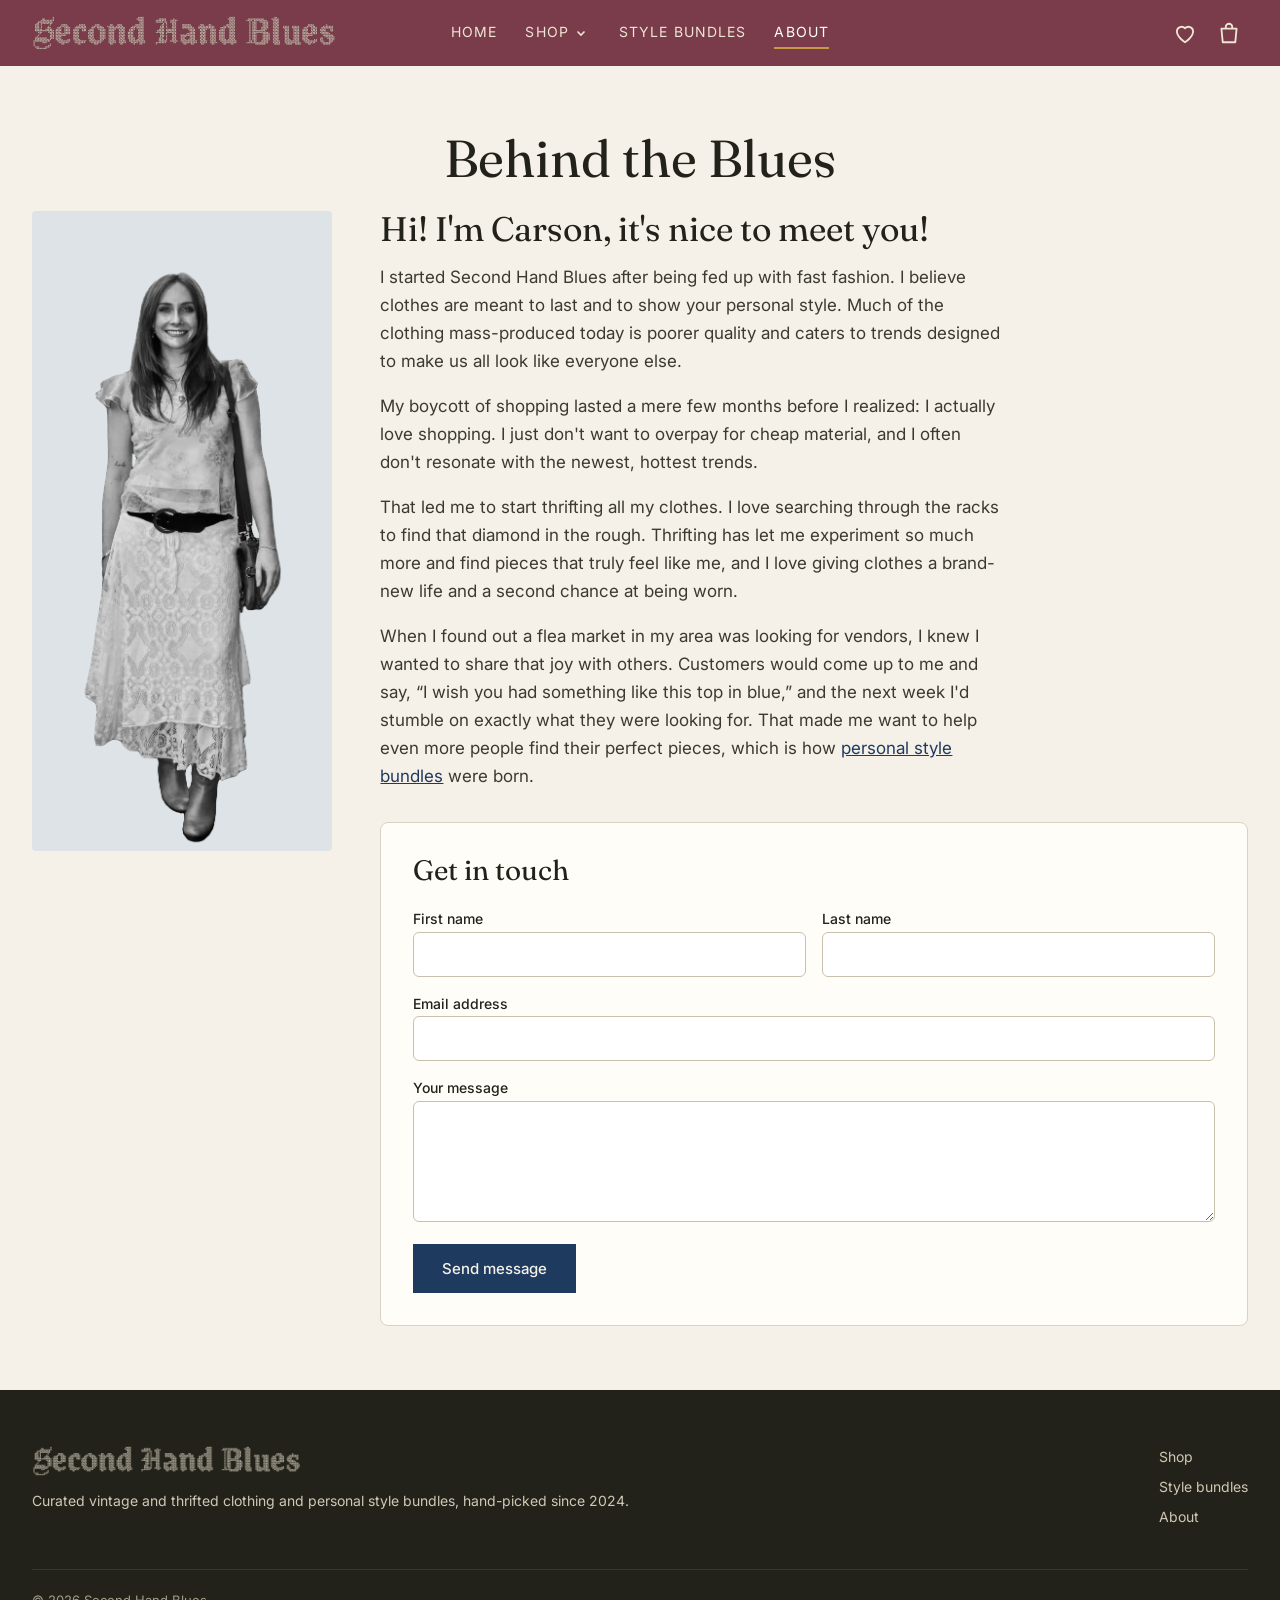
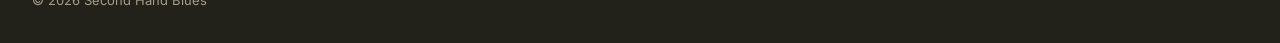
==== commit 848adb5e: "Add files via upload" ====
--- a/about.html
+++ b/about.html
@@ -13,17 +13,26 @@
 <body class="about">
 <header class="site-header">
   <div class="wrap header-bar">
-    <a class="logo" href="index.html"><img src="logo-line.png" alt="Second Hand Blues home" width="2400" height="277"></a>
+    <a class="logo" href="index.html"><img src="logo-line.png" alt="Second Hand Blues home" width="2400" height="268"></a>
     <nav class="main-nav" aria-label="Main">
       <a href="index.html">Home</a>
-      <a href="shop.html">Shop</a>
+      <div class="nav-dd">
+        <a href="shop.html">Shop</a><button class="dd-caret" type="button" aria-expanded="false" aria-controls="shopMenu" aria-label="Show shop categories"><svg viewBox="0 0 12 12" aria-hidden="true"><path d="M2.5 4.5 6 8l3.5-3.5"/></svg></button>
+        <div class="dd-panel" id="shopMenu"><div class="dd-inner"><div class="dd-col"><a class="dd-cat" href="shop.html?cat=Tops">Tops</a><ul><li><a href="shop.html?cat=Tops&amp;sub=Tank%20tops%20%26%20camis">Tank tops &amp; camis</a></li><li><a href="shop.html?cat=Tops&amp;sub=Tees">Tees</a></li><li><a href="shop.html?cat=Tops&amp;sub=Long%20sleeves">Long sleeves</a></li><li><a href="shop.html?cat=Tops&amp;sub=Sweaters%20%26%20cardigans">Sweaters &amp; cardigans</a></li><li><a href="shop.html?cat=Tops&amp;sub=Blouses%20%26%20tops">Blouses &amp; tops</a></li><li><a href="shop.html?cat=Tops&amp;sub=Bodysuits">Bodysuits</a></li><li><a href="shop.html?cat=Tops&amp;sub=Outerwear">Outerwear</a></li></ul></div><div class="dd-col"><a class="dd-cat" href="shop.html?cat=Bottoms">Bottoms</a><ul><li><a href="shop.html?cat=Bottoms&amp;sub=Jeans">Jeans</a></li><li><a href="shop.html?cat=Bottoms&amp;sub=Shorts">Shorts</a></li><li><a href="shop.html?cat=Bottoms&amp;sub=Skirts">Skirts</a></li><li><a href="shop.html?cat=Bottoms&amp;sub=Pants">Pants</a></li></ul></div><div class="dd-col"><a class="dd-cat" href="shop.html?cat=Dresses">Dresses</a><ul><li><a href="shop.html?cat=Dresses&amp;sub=Mini%20dresses">Mini dresses</a></li><li><a href="shop.html?cat=Dresses&amp;sub=Midi%20%26%20maxi%20dresses">Midi &amp; maxi dresses</a></li><li><a href="shop.html?cat=Dresses&amp;sub=Slip%20dresses">Slip dresses</a></li></ul></div><div class="dd-col"><a class="dd-cat" href="shop.html?cat=Shoes">Shoes</a><ul><li><a href="shop.html?cat=Shoes&amp;sub=Sneakers">Sneakers</a></li><li><a href="shop.html?cat=Shoes&amp;sub=Flats">Flats</a></li><li><a href="shop.html?cat=Shoes&amp;sub=Boots">Boots</a></li><li><a href="shop.html?cat=Shoes&amp;sub=Sandals%20%26%20heels">Sandals &amp; heels</a></li></ul></div><div class="dd-col"><a class="dd-cat" href="shop.html?cat=Accessories">Accessories</a><ul><li><a href="shop.html?cat=Accessories&amp;sub=Bags">Bags</a></li><li><a href="shop.html?cat=Accessories&amp;sub=Jewelry">Jewelry</a></li><li><a href="shop.html?cat=Accessories&amp;sub=Hats%20%26%20headbands">Hats &amp; headbands</a></li><li><a href="shop.html?cat=Accessories&amp;sub=Sunglasses">Sunglasses</a></li></ul></div></div></div>
+      </div>
       <a href="bundles.html">Style bundles</a>
       <a href="about.html" class="active" aria-current="page">About</a>
     </nav>
-    <button class="fav-toggle" type="button" aria-label="Favorites" aria-controls="favDrawer" aria-expanded="false">
-      <svg viewBox="0 0 24 24" aria-hidden="true"><path d="M12 20.5s-7.5-4.6-7.5-10.1A4.4 4.4 0 0 1 12 7.6a4.4 4.4 0 0 1 7.5 2.8c0 5.5-7.5 10.1-7.5 10.1z"/></svg>
-      <span class="fav-count" hidden>0</span>
-    </button>
+    <div class="header-icons">
+      <button class="fav-toggle icon-btn" type="button" aria-label="Favorites" aria-controls="favDrawer" aria-expanded="false">
+        <svg viewBox="0 0 24 24" aria-hidden="true"><path d="M12 20.5s-7.5-4.6-7.5-10.1A4.4 4.4 0 0 1 12 7.6a4.4 4.4 0 0 1 7.5 2.8c0 5.5-7.5 10.1-7.5 10.1z"/></svg>
+        <span class="fav-count" hidden>0</span>
+      </button>
+      <button class="cart-toggle icon-btn" type="button" aria-label="Shopping bag">
+        <svg viewBox="0 0 24 24" aria-hidden="true"><path d="M5 8h14l-1.2 12.5H6.2L5 8z"/><path d="M9 8V6.5a3 3 0 0 1 6 0V8"/></svg>
+        <span class="cart-count" hidden>0</span>
+      </button>
+    </div>
   </div>
 </header>
 <aside id="favDrawer" class="fav-drawer" aria-label="Favorites" hidden>
@@ -66,12 +75,11 @@
   <div class="wrap">
     <div class="footer-inner">
       <div class="footer-brand">
-        <img src="logo-line.png" alt="Second Hand Blues" width="2400" height="277">
+        <img src="logo-line.png" alt="Second Hand Blues" width="2400" height="268">
         <p>Curated vintage and thrifted clothing and personal style bundles, hand-picked since 2024.</p>
       </div>
       <nav class="footer-col" aria-label="Site">
-        <strong>Shop</strong>
-        <a href="shop.html">Shop the collection</a>
+        <a href="shop.html">Shop</a>
         <a href="bundles.html">Style bundles</a>
         <a href="about.html">About</a>
       </nav>
--- a/styles.css
+++ b/styles.css
@@ -455,3 +455,66 @@
   .home .site-header .main-nav { flex-wrap: nowrap; gap: 14px; }
   .home .main-nav a { font-size: 13px; letter-spacing: .04em; }
 }
+
+/* ===== Nov 24 v2: centered nav, shop dropdown, cart, heart, filter chips ===== */
+.header-bar { display: grid; grid-template-columns: 1fr auto 1fr; align-items: center; gap: 24px; }
+.site-header .logo, .logo-spacer { justify-self: start; }
+.home .site-header .logo { display: none; }
+.site-header .main-nav { justify-self: center; justify-content: center; flex: none; align-items: center; }
+.header-icons { justify-self: end; display: flex; align-items: center; gap: 6px; }
+.icon-btn { position: relative; background: none; border: 0; padding: 6px; cursor: pointer; color: var(--thread); line-height: 0; margin: 0; }
+.icon-btn svg { width: 26px; height: 26px; fill: none; stroke: currentColor; stroke-width: 1.7; stroke-linejoin: round; }
+.fav-toggle:hover svg { fill: currentColor; }
+.cart-toggle:hover { color: #fff; }
+.fav-count, .cart-count { position: absolute; top: 0; right: -2px; min-width: 18px; height: 18px; padding: 0 4px; background: var(--ochre); color: var(--olive-black); font-size: 11px; font-weight: 500; line-height: 18px; text-align: center; border-radius: 9px; }
+.fav-count[hidden], .cart-count[hidden] { display: none; }
+.shopify-buy-frame--toggle { display: none !important; }
+
+/* Shop dropdown */
+.nav-dd { position: relative; display: flex; align-items: center; gap: 2px; }
+.dd-caret { background: none; border: 0; color: var(--thread); cursor: pointer; padding: 4px; line-height: 0; }
+.dd-caret svg { width: 12px; height: 12px; fill: none; stroke: currentColor; stroke-width: 1.6; transition: transform .2s ease; }
+.nav-dd.open .dd-caret svg, .nav-dd:hover .dd-caret svg { transform: rotate(180deg); }
+.dd-panel { position: absolute; top: 100%; left: 50%; transform: translateX(-50%); padding-top: 16px; z-index: 50; display: none; }
+.nav-dd:hover .dd-panel, .nav-dd.open .dd-panel { display: block; }
+.dd-inner { background: var(--cream); color: var(--text); border-top: 3px solid var(--berry); box-shadow: 0 14px 34px rgba(0,0,0,.18); padding: 26px 30px; display: grid; grid-template-columns: repeat(5, minmax(120px, auto)); gap: 28px; width: max-content; max-width: 94vw; }
+.dd-col ul { list-style: none; margin: 10px 0 0; padding: 0; display: flex; flex-direction: column; gap: 6px; }
+.main-nav .dd-inner a { color: var(--text); border: 0; padding: 0; font-size: 14px; letter-spacing: 0; text-transform: none; }
+.main-nav .dd-inner a.dd-cat { font-family: var(--serif); font-size: 18px; color: var(--ink); }
+.main-nav .dd-inner a:hover { color: var(--berry); text-decoration: underline; text-underline-offset: 3px; }
+
+/* Heart: heart-shaped, appears on hover */
+.heart-btn { background: none; width: 40px; height: 40px; top: 6px; right: 6px; opacity: 0; transition: opacity .15s ease; }
+.heart-btn svg { width: 26px; height: 26px; filter: drop-shadow(0 1px 2px rgba(35,34,26,.25)); }
+.product-card:hover .heart-btn, .heart-btn:focus-visible { opacity: 1; }
+@media (hover: none) { .heart-btn { opacity: 1; } }
+
+/* Footer: unstretched logo */
+.footer-brand img { align-self: flex-start; height: 30px; width: auto; max-width: 100%; object-fit: contain; }
+
+/* Active filter chips */
+.results-bar { display: flex; flex-wrap: wrap; align-items: center; gap: 8px 10px; }
+.active-filters { display: inline-flex; flex-wrap: wrap; gap: 8px; }
+.filter-chip { font: inherit; font-size: 14px; display: inline-flex; align-items: center; gap: 6px; background: var(--dusty); color: var(--ink); border: 0; padding: 4px 10px; cursor: pointer; }
+.chip-x { display: inline-block; width: 0; overflow: hidden; opacity: 0; font-size: 17px; line-height: 1; transition: width .15s ease, opacity .15s ease; }
+.filter-chip:hover .chip-x, .filter-chip:focus-visible .chip-x { width: 12px; opacity: 1; }
+.filter-chip:hover { background: var(--ink-soft); }
+@media (hover: none) { .chip-x { width: 12px; opacity: 1; } }
+.filter-group select { width: 100%; }
+
+/* No results */
+.empty-search { text-align: center; padding: 3.5rem 1rem; display: flex; flex-direction: column; align-items: center; gap: 12px; }
+.empty-search h2 { font-size: 28px; color: var(--text); }
+.empty-search p { max-width: 420px; }
+
+@media (max-width: 760px) {
+  .header-bar { grid-template-columns: 1fr auto; row-gap: 8px; }
+  .site-header .main-nav { grid-column: 1 / -1; grid-row: 2; order: 0; flex-basis: auto; }
+  .home .header-bar { grid-template-columns: 1fr auto; }
+  .home .site-header .main-nav { grid-column: 1; grid-row: 1; justify-self: start; }
+  .logo-spacer { display: none; }
+  .dd-panel { position: fixed; left: 0; right: 0; transform: none; top: auto; padding-top: 10px; }
+  .dd-inner { grid-template-columns: repeat(2, 1fr); width: auto; max-width: none; gap: 20px; padding: 20px; }
+  .nav-dd:hover .dd-panel { display: none; }
+  .nav-dd.open .dd-panel { display: block; }
+}
